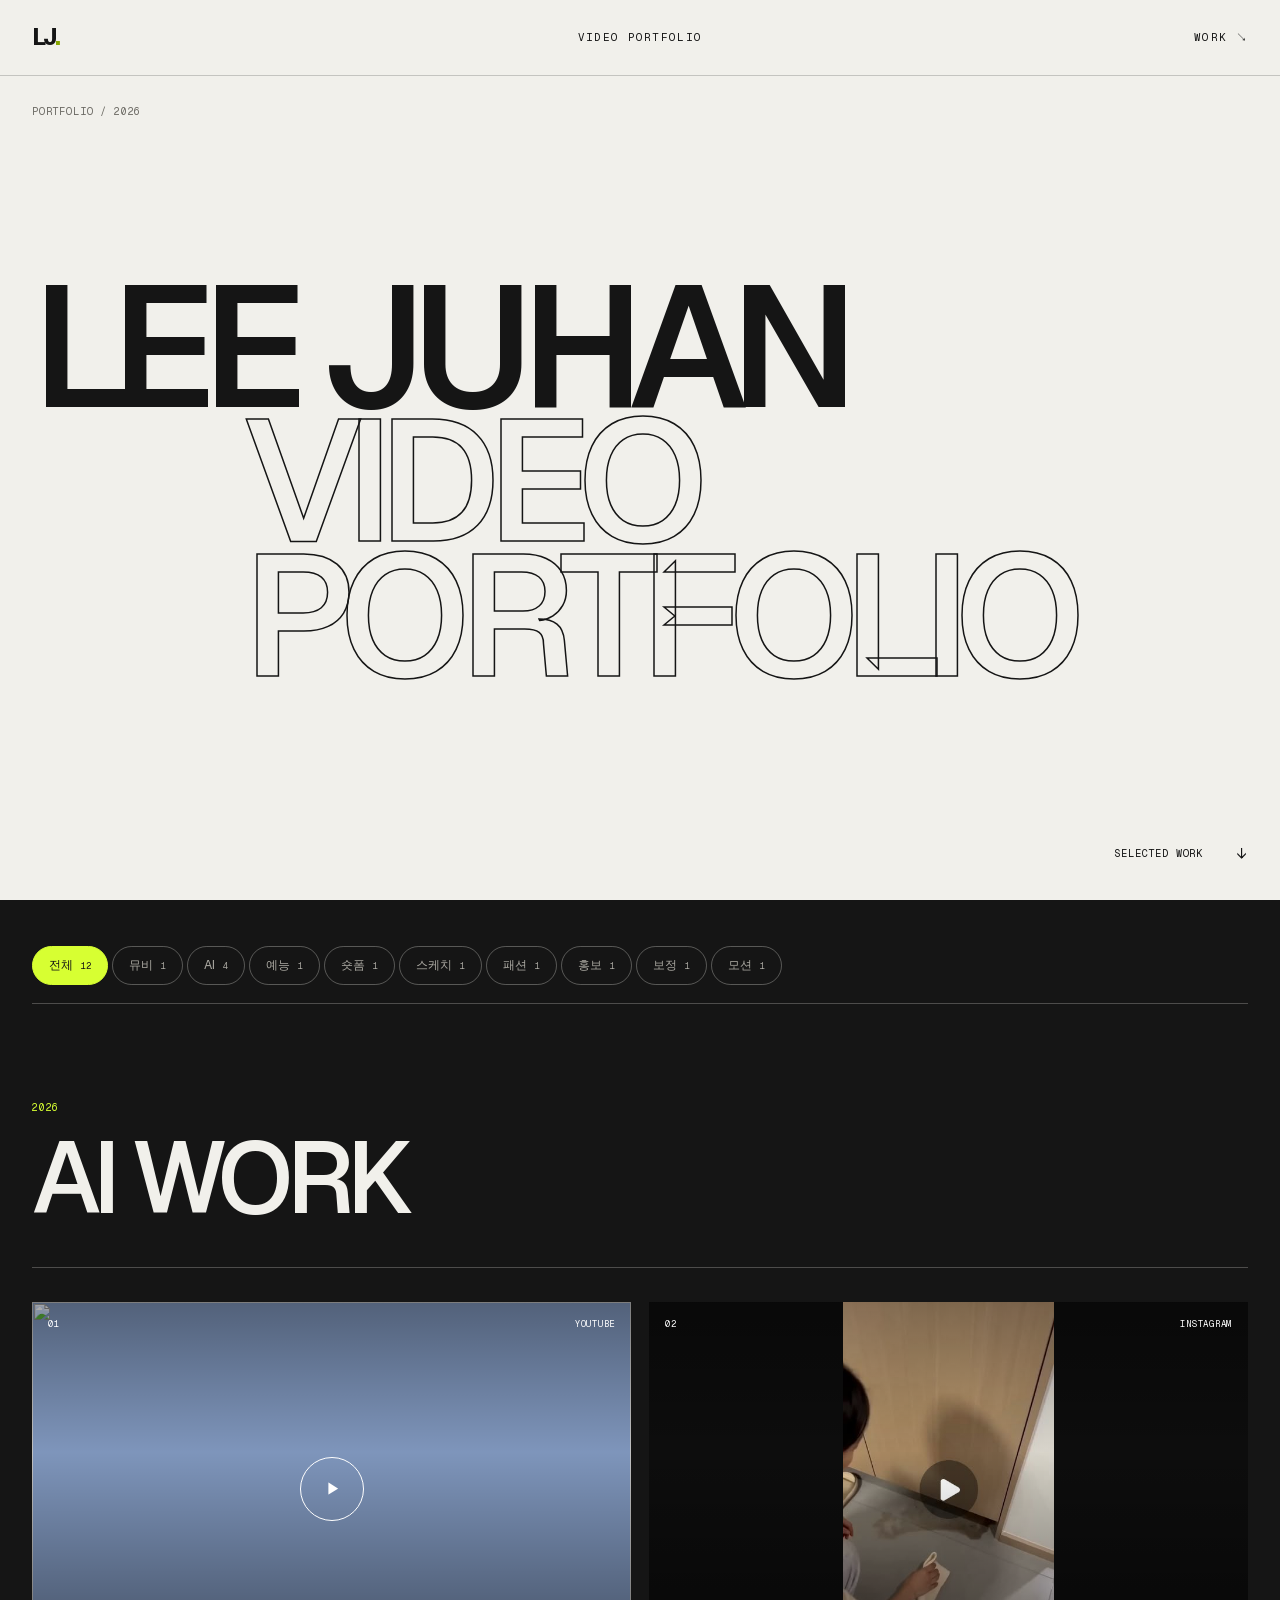
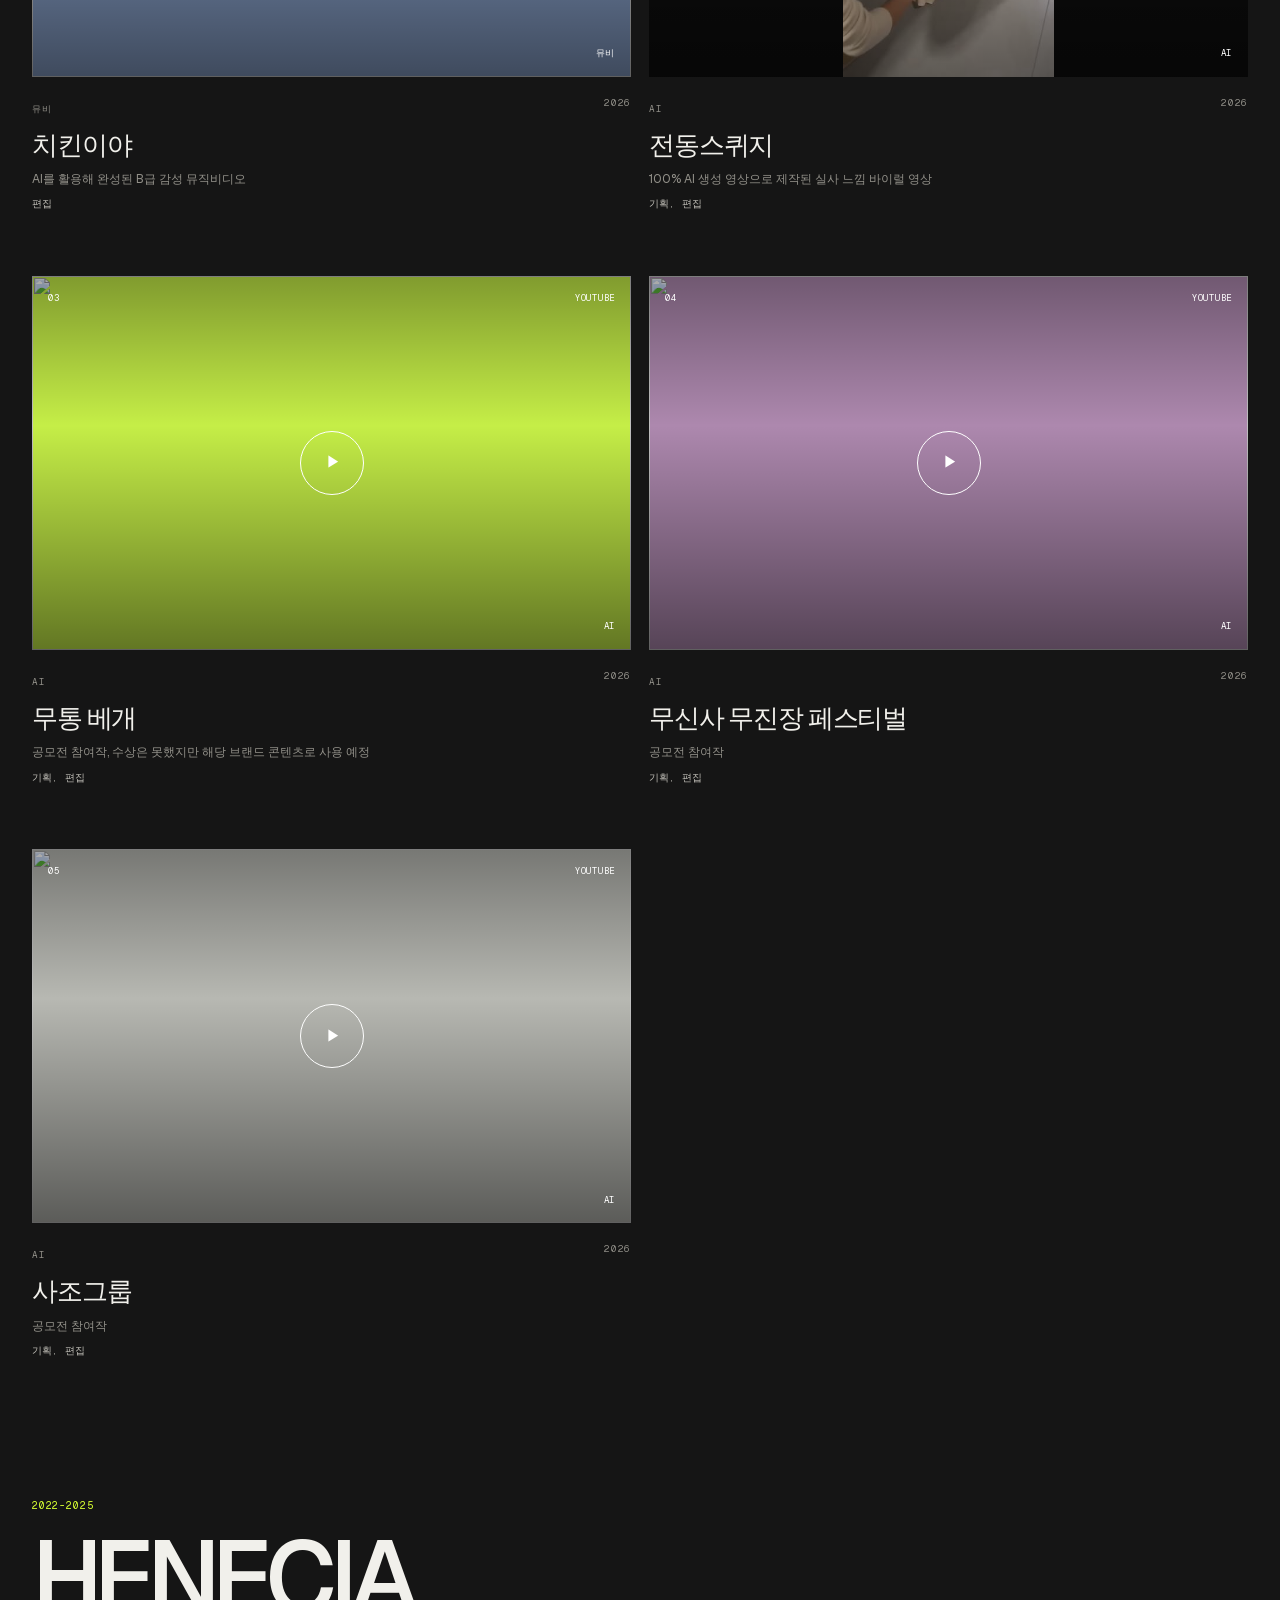
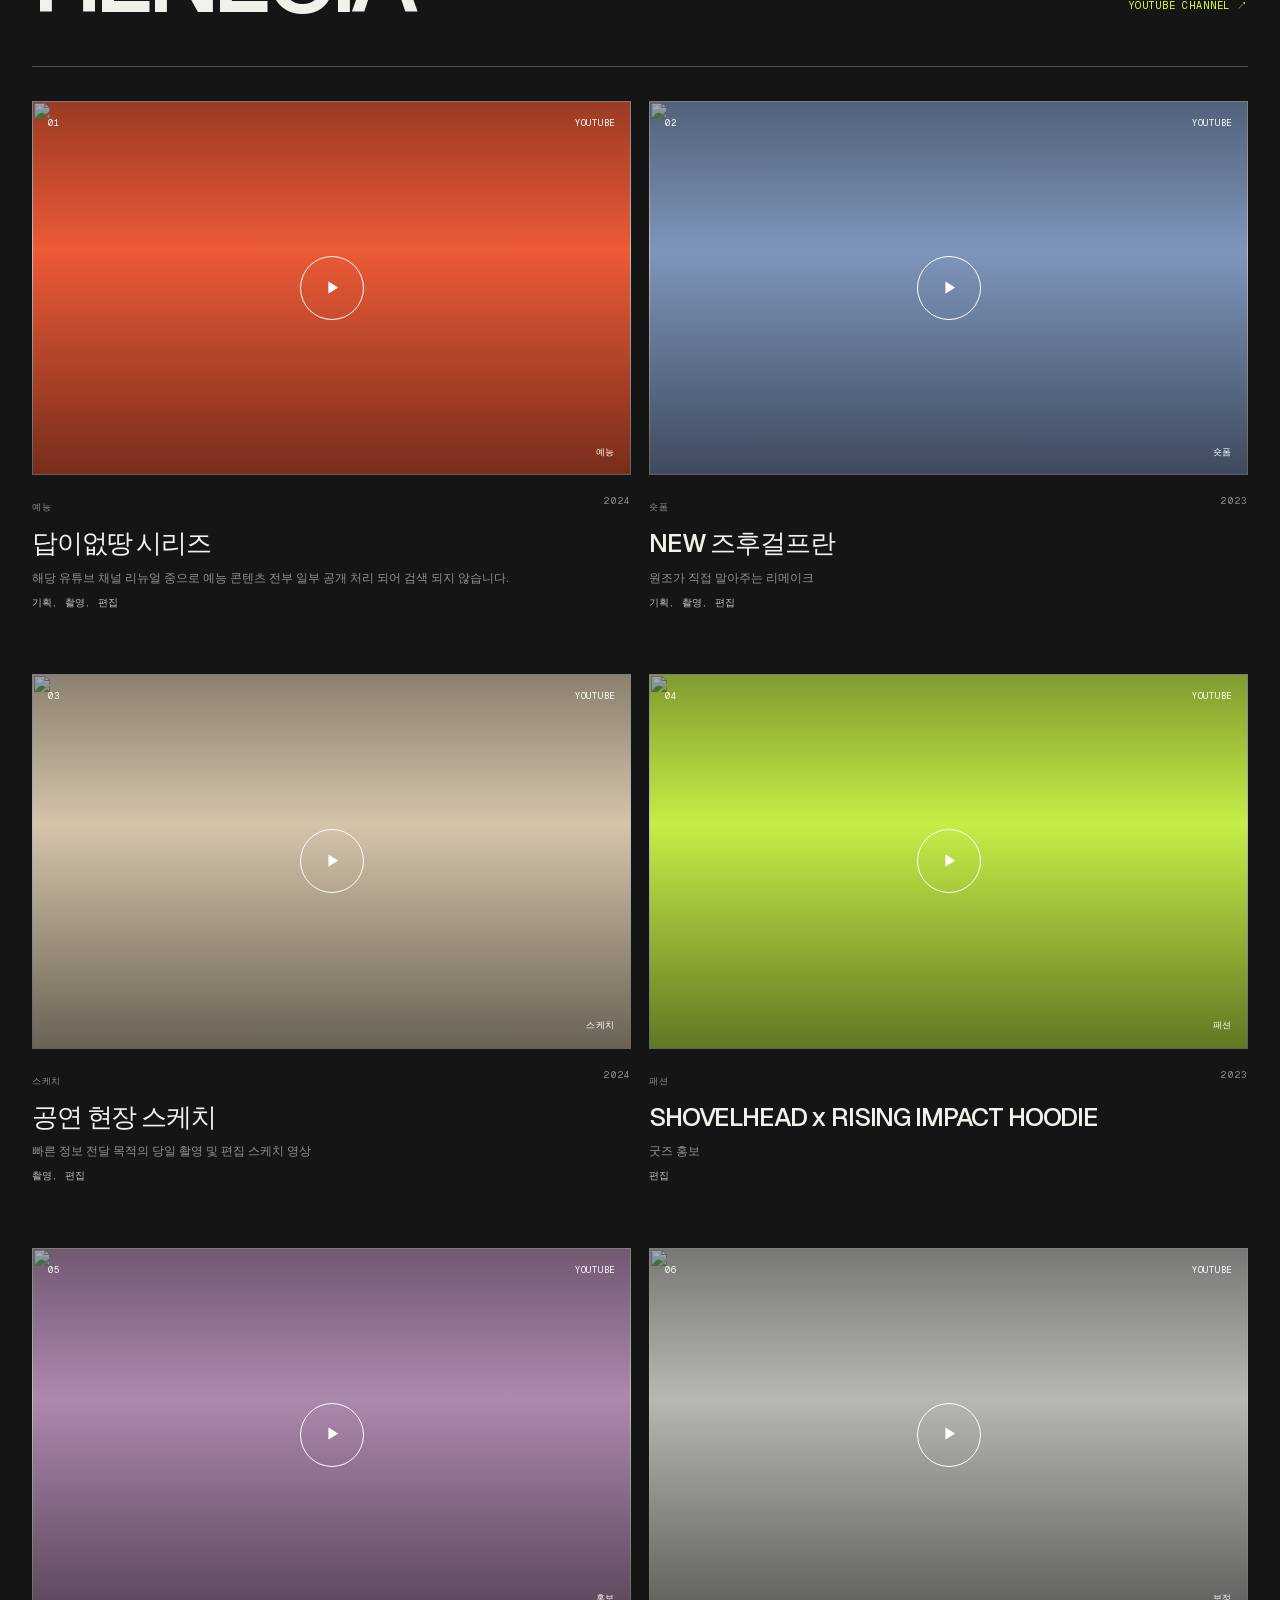
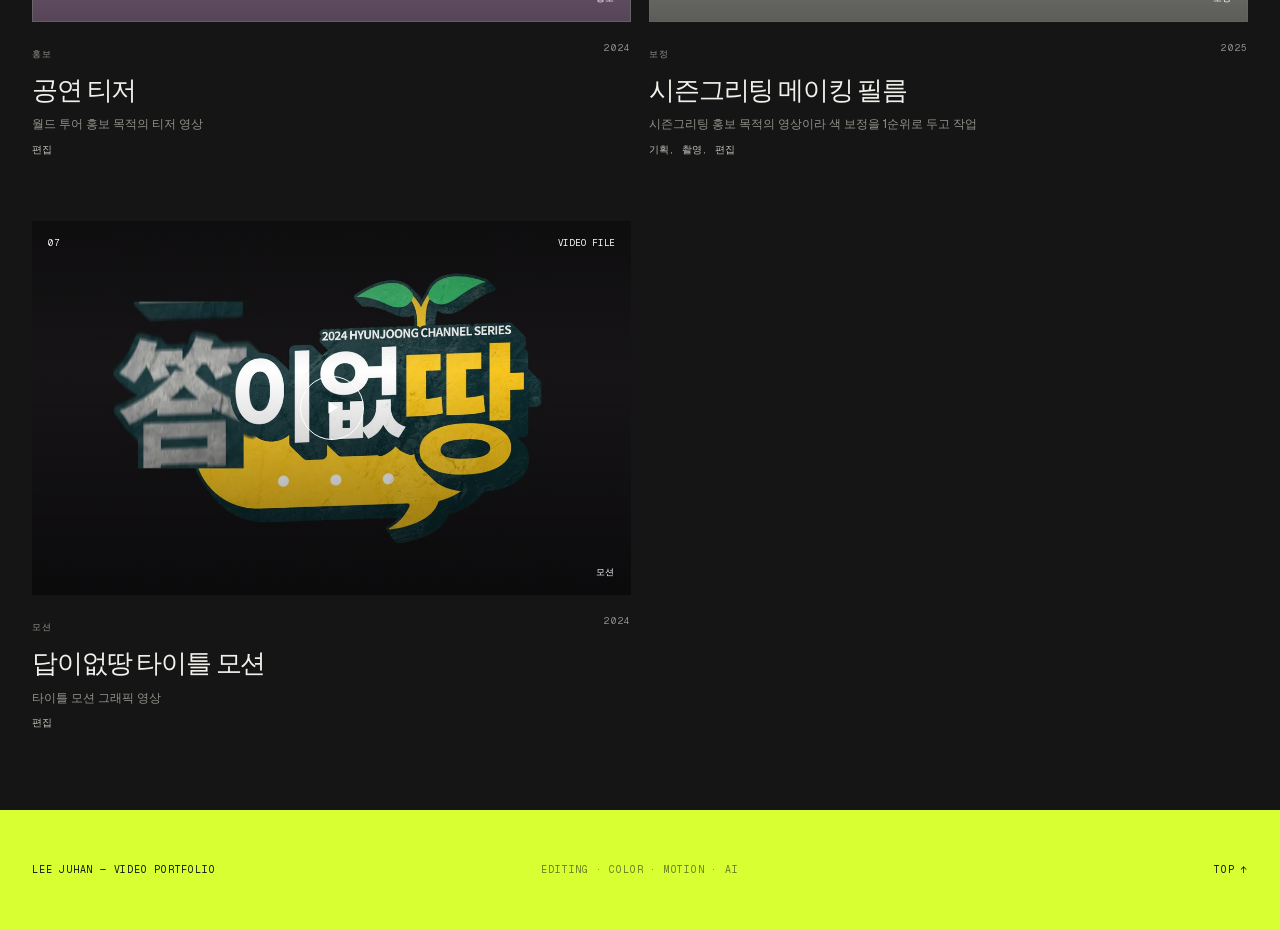
==== index.html @ 3285fd0c "Publish LEE JUHAN video portfolio" ====
<!DOCTYPE html><html lang="ko"><head><meta charSet="utf-8"/><meta name="viewport" content="width=device-width, initial-scale=1"/><link rel="stylesheet" href="/assets/index-ECqGwoH0.css" data-rsc-css-href="/assets/index-ECqGwoH0.css" data-precedence="vite-rsc/importer-resources"/><link rel="modulepreload" href="/assets/layout-segment-context-ffZK2g6Q.js" crossorigin=""/><link rel="modulepreload" href="/assets/rolldown-runtime-S-ySWqyJ.js" crossorigin=""/><link rel="modulepreload" href="/assets/index-DFQpprdC.js" crossorigin=""/><link rel="modulepreload" href="/assets/framework-DjPHiq1u.js" crossorigin=""/><link rel="modulepreload" href="/assets/page-C4dM4kIC.js" crossorigin=""/><title>LEE JUHAN — Video Portfolio</title><meta name="description" content="영상 편집, 후보정, 모션, AI 작업을 소개하는 지원용 포트폴리오"/><script>self.__VINEXT_RSC_PARAMS__={}</script><script>self.__VINEXT_RSC_NAV__={"pathname":"/","searchParams":[]}</script><link rel="modulepreload" href="/assets/index-DFQpprdC.js" />
<link rel="preload" href="/assets/_vinext_fonts/geist-8ac0455e797f/geist-ff2310f5.woff2" as="font" type="font/woff2" crossorigin />
<link rel="preload" href="/assets/_vinext_fonts/geist-8ac0455e797f/geist-875ccdd4.woff2" as="font" type="font/woff2" crossorigin />
<link rel="preload" href="/assets/_vinext_fonts/geist-8ac0455e797f/geist-52306abf.woff2" as="font" type="font/woff2" crossorigin />
<link rel="preload" href="/assets/_vinext_fonts/geist-8ac0455e797f/geist-001175b1.woff2" as="font" type="font/woff2" crossorigin />
<link rel="preload" href="/assets/_vinext_fonts/geist-8ac0455e797f/geist-98bbbccb.woff2" as="font" type="font/woff2" crossorigin />
<link rel="preload" href="/assets/_vinext_fonts/geist-mono-00e989178794/geist-mono-f6b33328.woff2" as="font" type="font/woff2" crossorigin />
<link rel="preload" href="/assets/_vinext_fonts/geist-mono-00e989178794/geist-mono-44e03052.woff2" as="font" type="font/woff2" crossorigin />
<link rel="preload" href="/assets/_vinext_fonts/geist-mono-00e989178794/geist-mono-0638449e.woff2" as="font" type="font/woff2" crossorigin />
<link rel="preload" href="/assets/_vinext_fonts/geist-mono-00e989178794/geist-mono-971fb274.woff2" as="font" type="font/woff2" crossorigin />
<link rel="preload" href="/assets/_vinext_fonts/geist-mono-00e989178794/geist-mono-44745446.woff2" as="font" type="font/woff2" crossorigin />
<link rel="preload" href="/assets/_vinext_fonts/geist-mono-00e989178794/geist-mono-013b2f2f.woff2" as="font" type="font/woff2" crossorigin />
<style data-vinext-fonts>/* cyrillic-ext */
@font-face {
  font-family: 'Geist';
  font-style: normal;
  font-weight: 100 900;
  font-display: swap;
  src: url(/assets/_vinext_fonts/geist-8ac0455e797f/geist-ff2310f5.woff2) format('woff2');
  unicode-range: U+0460-052F, U+1C80-1C8A, U+20B4, U+2DE0-2DFF, U+A640-A69F, U+FE2E-FE2F;
}
/* cyrillic */
@font-face {
  font-family: 'Geist';
  font-style: normal;
  font-weight: 100 900;
  font-display: swap;
  src: url(/assets/_vinext_fonts/geist-8ac0455e797f/geist-875ccdd4.woff2) format('woff2');
  unicode-range: U+0301, U+0400-045F, U+0490-0491, U+04B0-04B1, U+2116;
}
/* vietnamese */
@font-face {
  font-family: 'Geist';
  font-style: normal;
  font-weight: 100 900;
  font-display: swap;
  src: url(/assets/_vinext_fonts/geist-8ac0455e797f/geist-52306abf.woff2) format('woff2');
  unicode-range: U+0102-0103, U+0110-0111, U+0128-0129, U+0168-0169, U+01A0-01A1, U+01AF-01B0, U+0300-0301, U+0303-0304, U+0308-0309, U+0323, U+0329, U+1EA0-1EF9, U+20AB;
}
/* latin-ext */
@font-face {
  font-family: 'Geist';
  font-style: normal;
  font-weight: 100 900;
  font-display: swap;
  src: url(/assets/_vinext_fonts/geist-8ac0455e797f/geist-001175b1.woff2) format('woff2');
  unicode-range: U+0100-02BA, U+02BD-02C5, U+02C7-02CC, U+02CE-02D7, U+02DD-02FF, U+0304, U+0308, U+0329, U+1D00-1DBF, U+1E00-1E9F, U+1EF2-1EFF, U+2020, U+20A0-20AB, U+20AD-20C0, U+2113, U+2C60-2C7F, U+A720-A7FF;
}
/* latin */
@font-face {
  font-family: 'Geist';
  font-style: normal;
  font-weight: 100 900;
  font-display: swap;
  src: url(/assets/_vinext_fonts/geist-8ac0455e797f/geist-98bbbccb.woff2) format('woff2');
  unicode-range: U+0000-00FF, U+0131, U+0152-0153, U+02BB-02BC, U+02C6, U+02DA, U+02DC, U+0304, U+0308, U+0329, U+2000-206F, U+20AC, U+2122, U+2191, U+2193, U+2212, U+2215, U+FEFF, U+FFFD;
}

.__font_geist_0tvmz3h { font-family: 'Geist', sans-serif; }

.__variable_geist_0tvmz3h { --font-geist-sans: 'Geist', sans-serif; }

/* cyrillic-ext */
@font-face {
  font-family: 'Geist Mono';
  font-style: normal;
  font-weight: 100 900;
  font-display: swap;
  src: url(/assets/_vinext_fonts/geist-mono-00e989178794/geist-mono-f6b33328.woff2) format('woff2');
  unicode-range: U+0460-052F, U+1C80-1C8A, U+20B4, U+2DE0-2DFF, U+A640-A69F, U+FE2E-FE2F;
}
/* cyrillic */
@font-face {
  font-family: 'Geist Mono';
  font-style: normal;
  font-weight: 100 900;
  font-display: swap;
  src: url(/assets/_vinext_fonts/geist-mono-00e989178794/geist-mono-44e03052.woff2) format('woff2');
  unicode-range: U+0301, U+0400-045F, U+0490-0491, U+04B0-04B1, U+2116;
}
/* symbols2 */
@font-face {
  font-family: 'Geist Mono';
  font-style: normal;
  font-weight: 100 900;
  font-display: swap;
  src: url(/assets/_vinext_fonts/geist-mono-00e989178794/geist-mono-0638449e.woff2) format('woff2');
  unicode-range: U+2000-2001, U+2004-2008, U+200A, U+23B8-23BD, U+2500-259F;
}
/* vietnamese */
@font-face {
  font-family: 'Geist Mono';
  font-style: normal;
  font-weight: 100 900;
  font-display: swap;
  src: url(/assets/_vinext_fonts/geist-mono-00e989178794/geist-mono-971fb274.woff2) format('woff2');
  unicode-range: U+0102-0103, U+0110-0111, U+0128-0129, U+0168-0169, U+01A0-01A1, U+01AF-01B0, U+0300-0301, U+0303-0304, U+0308-0309, U+0323, U+0329, U+1EA0-1EF9, U+20AB;
}
/* latin-ext */
@font-face {
  font-family: 'Geist Mono';
  font-style: normal;
  font-weight: 100 900;
  font-display: swap;
  src: url(/assets/_vinext_fonts/geist-mono-00e989178794/geist-mono-44745446.woff2) format('woff2');
  unicode-range: U+0100-02BA, U+02BD-02C5, U+02C7-02CC, U+02CE-02D7, U+02DD-02FF, U+0304, U+0308, U+0329, U+1D00-1DBF, U+1E00-1E9F, U+1EF2-1EFF, U+2020, U+20A0-20AB, U+20AD-20C0, U+2113, U+2C60-2C7F, U+A720-A7FF;
}
/* latin */
@font-face {
  font-family: 'Geist Mono';
  font-style: normal;
  font-weight: 100 900;
  font-display: swap;
  src: url(/assets/_vinext_fonts/geist-mono-00e989178794/geist-mono-013b2f2f.woff2) format('woff2');
  unicode-range: U+0000-00FF, U+0131, U+0152-0153, U+02BB-02BC, U+02C6, U+02DA, U+02DC, U+0304, U+0308, U+0329, U+2000-206F, U+20AC, U+2122, U+2191, U+2193, U+2212, U+2215, U+FEFF, U+FFFD;
}

.__font_geist_mono_1diim1n { font-family: 'Geist Mono', sans-serif; }

.__variable_geist_mono_1diim1n { --font-geist-mono: 'Geist Mono', sans-serif; }
</style>
</head><body class="__variable_geist_0tvmz3h __variable_geist_mono_1diim1n"><main><header class="site-header"><a class="wordmark" href="#top" aria-label="페이지 처음으로">LJ<span class="wordmark-dot">.</span></a><p class="header-role">VIDEO PORTFOLIO</p><a class="header-link" href="#work">WORK <span aria-hidden="true">↘</span></a></header><section class="intro" id="top"><div class="intro-index" aria-hidden="true">PORTFOLIO / 2026</div><h1>LEE JUHAN<span>VIDEO PORTFOLIO</span></h1><div class="intro-bottom"><span class="scroll-note">SELECTED WORK<span aria-hidden="true">↓</span></span></div></section><section class="work-section" id="work"><div class="filters" role="tablist" aria-label="작업 카테고리"><button class="active" role="tab" aria-selected="true" type="button">전체<span>12</span></button><button class="" role="tab" aria-selected="false" type="button">뮤비<span>1</span></button><button class="" role="tab" aria-selected="false" type="button">AI<span>4</span></button><button class="" role="tab" aria-selected="false" type="button">예능<span>1</span></button><button class="" role="tab" aria-selected="false" type="button">숏폼<span>1</span></button><button class="" role="tab" aria-selected="false" type="button">스케치<span>1</span></button><button class="" role="tab" aria-selected="false" type="button">패션<span>1</span></button><button class="" role="tab" aria-selected="false" type="button">홍보<span>1</span></button><button class="" role="tab" aria-selected="false" type="button">보정<span>1</span></button><button class="" role="tab" aria-selected="false" type="button">모션<span>1</span></button></div><div class="portfolio-group"><div class="section-heading"><div><span class="section-period">2026</span><h2>AI WORK</h2></div></div><div class="work-grid"><button class="work-card" type="button" aria-label="치킨이야 열기"><div class="work-visual tone-3 has-poster "><img class="work-poster" src="https://i.ytimg.com/vi/WnYyIAlWsx8/hqdefault.jpg" alt="" loading="lazy"/><span class="card-number">01</span><span class="media-state">YOUTUBE</span><span class="play-mark" aria-hidden="true">▶</span><span class="visual-category">뮤비</span></div><div class="work-info"><div><span class="work-category">뮤비</span><h3>치킨이야</h3><p>AI를 활용해 완성된 B급 감성 뮤직비디오</p><p class="work-role">편집</p></div><span class="work-year">2026</span></div></button><button class="work-card" type="button" aria-label="전동스퀴지 열기"><div class="work-visual tone-4 has-poster is-portrait"><img class="work-poster" src="/posters/electric-squeegee-instagram.jpg" alt="" loading="lazy"/><span class="card-number">02</span><span class="media-state">INSTAGRAM</span><span class="visual-category">AI</span></div><div class="work-info"><div><span class="work-category">AI</span><h3>전동스퀴지</h3><p>100% AI 생성 영상으로 제작된 실사 느낌 바이럴 영상</p><p class="work-role">기획, 편집</p></div><span class="work-year">2026</span></div></button><button class="work-card" type="button" aria-label="무통 베개 열기"><div class="work-visual tone-5 has-poster "><img class="work-poster" src="https://i.ytimg.com/vi/DSclfStclpg/hqdefault.jpg" alt="" loading="lazy"/><span class="card-number">03</span><span class="media-state">YOUTUBE</span><span class="play-mark" aria-hidden="true">▶</span><span class="visual-category">AI</span></div><div class="work-info"><div><span class="work-category">AI</span><h3>무통 베개</h3><p>공모전 참여작, 수상은 못했지만 해당 브랜드 콘텐츠로 사용 예정</p><p class="work-role">기획, 편집</p></div><span class="work-year">2026</span></div></button><button class="work-card" type="button" aria-label="무신사 무진장 페스티벌 열기"><div class="work-visual tone-6 has-poster "><img class="work-poster" src="https://i.ytimg.com/vi/oFIGl5di0-w/hqdefault.jpg" alt="" loading="lazy"/><span class="card-number">04</span><span class="media-state">YOUTUBE</span><span class="play-mark" aria-hidden="true">▶</span><span class="visual-category">AI</span></div><div class="work-info"><div><span class="work-category">AI</span><h3>무신사 무진장 페스티벌</h3><p>공모전 참여작</p><p class="work-role">기획, 편집</p></div><span class="work-year">2026</span></div></button><button class="work-card" type="button" aria-label="사조그룹 열기"><div class="work-visual tone-1 has-poster "><img class="work-poster" src="https://i.ytimg.com/vi/9zDoXNWeYuw/hqdefault.jpg" alt="" loading="lazy"/><span class="card-number">05</span><span class="media-state">YOUTUBE</span><span class="play-mark" aria-hidden="true">▶</span><span class="visual-category">AI</span></div><div class="work-info"><div><span class="work-category">AI</span><h3>사조그룹</h3><p>공모전 참여작</p><p class="work-role">기획, 편집</p></div><span class="work-year">2026</span></div></button></div></div><div class="portfolio-group"><div class="section-heading"><div><span class="section-period">2022-2025</span><h2>HENECIA</h2></div><a href="https://www.youtube.com/@KIMHYUNJOONGofficial" target="_blank" rel="noreferrer">YOUTUBE CHANNEL <span aria-hidden="true">↗</span></a></div><div class="work-grid"><button class="work-card" type="button" aria-label="답이없땅 시리즈 열기"><div class="work-visual tone-2 has-poster "><img class="work-poster" src="https://i.ytimg.com/vi/z292dUTZmbI/hqdefault.jpg" alt="" loading="lazy"/><span class="card-number">01</span><span class="media-state">YOUTUBE</span><span class="play-mark" aria-hidden="true">▶</span><span class="visual-category">예능</span></div><div class="work-info"><div><span class="work-category">예능</span><h3>답이없땅 시리즈</h3><p>해당 유튜브 채널 리뉴얼 중으로 예능 콘텐츠 전부 일부 공개 처리 되어 검색 되지 않습니다.</p><p class="work-role">기획, 촬영, 편집</p></div><span class="work-year">2024</span></div></button><button class="work-card" type="button" aria-label="NEW 즈후걸프란 열기"><div class="work-visual tone-3 has-poster "><img class="work-poster" src="https://i.ytimg.com/vi/WoShC6JfA8E/hqdefault.jpg" alt="" loading="lazy"/><span class="card-number">02</span><span class="media-state">YOUTUBE</span><span class="play-mark" aria-hidden="true">▶</span><span class="visual-category">숏폼</span></div><div class="work-info"><div><span class="work-category">숏폼</span><h3>NEW 즈후걸프란</h3><p>원조가 직접 말아주는 리메이크</p><p class="work-role">기획, 촬영, 편집</p></div><span class="work-year">2023</span></div></button><button class="work-card" type="button" aria-label="공연 현장 스케치 열기"><div class="work-visual tone-4 has-poster "><img class="work-poster" src="https://i.ytimg.com/vi/j2US0K9sDYA/hqdefault.jpg" alt="" loading="lazy"/><span class="card-number">03</span><span class="media-state">YOUTUBE</span><span class="play-mark" aria-hidden="true">▶</span><span class="visual-category">스케치</span></div><div class="work-info"><div><span class="work-category">스케치</span><h3>공연 현장 스케치</h3><p>빠른 정보 전달 목적의 당일 촬영 및 편집 스케치 영상</p><p class="work-role">촬영, 편집</p></div><span class="work-year">2024</span></div></button><button class="work-card" type="button" aria-label="SHOVELHEAD x RISING IMPACT HOODIE 열기"><div class="work-visual tone-5 has-poster "><img class="work-poster" src="https://i.ytimg.com/vi/xsw1r_765KA/hqdefault.jpg" alt="" loading="lazy"/><span class="card-number">04</span><span class="media-state">YOUTUBE</span><span class="play-mark" aria-hidden="true">▶</span><span class="visual-category">패션</span></div><div class="work-info"><div><span class="work-category">패션</span><h3>SHOVELHEAD x RISING IMPACT HOODIE</h3><p>굿즈 홍보</p><p class="work-role">편집</p></div><span class="work-year">2023</span></div></button><button class="work-card" type="button" aria-label="공연 티저 열기"><div class="work-visual tone-6 has-poster "><img class="work-poster" src="https://i.ytimg.com/vi/_sD-W5gu32E/hqdefault.jpg" alt="" loading="lazy"/><span class="card-number">05</span><span class="media-state">YOUTUBE</span><span class="play-mark" aria-hidden="true">▶</span><span class="visual-category">홍보</span></div><div class="work-info"><div><span class="work-category">홍보</span><h3>공연 티저</h3><p>월드 투어 홍보 목적의 티저 영상</p><p class="work-role">편집</p></div><span class="work-year">2024</span></div></button><button class="work-card" type="button" aria-label="시즌그리팅 메이킹 필름 열기"><div class="work-visual tone-1 has-poster "><img class="work-poster" src="https://i.ytimg.com/vi/4o14_cJEJeI/hqdefault.jpg" alt="" loading="lazy"/><span class="card-number">06</span><span class="media-state">YOUTUBE</span><span class="play-mark" aria-hidden="true">▶</span><span class="visual-category">보정</span></div><div class="work-info"><div><span class="work-category">보정</span><h3>시즌그리팅 메이킹 필름</h3><p>시즌그리팅 홍보 목적의 영상이라 색 보정을 1순위로 두고 작업</p><p class="work-role">기획, 촬영, 편집</p></div><span class="work-year">2025</span></div></button><button class="work-card" type="button" aria-label="답이없땅 타이틀 모션 열기"><div class="work-visual tone-2 has-poster "><img class="work-poster" src="/posters/no-solid-answers-title-motion.jpg" alt="" loading="lazy"/><span class="card-number">07</span><span class="media-state">VIDEO FILE</span><span class="play-mark" aria-hidden="true">▶</span><span class="visual-category">모션</span></div><div class="work-info"><div><span class="work-category">모션</span><h3>답이없땅 타이틀 모션</h3><p>타이틀 모션 그래픽 영상</p><p class="work-role">편집</p></div><span class="work-year">2024</span></div></button></div></div></section><footer><p>LEE JUHAN — VIDEO PORTFOLIO</p><p>EDITING · COLOR · MOTION · AI</p><a href="#top">TOP <span aria-hidden="true">↑</span></a></footer></main><script id="_R_">import("/assets/index-DFQpprdC.js")</script></body></html><script>self.__VINEXT_RSC_CHUNKS__=self.__VINEXT_RSC_CHUNKS__||[];self.__VINEXT_RSC_CHUNKS__.push("2:I[\"8c0f216c4604\",[],\"Children\",1]\n3:I[\"15c18cfaeeff\",[],\"LayoutSegmentProvider\",1]\n4:I[\"8c0f216c4604\",[],\"Slot\",1]\n5:I[\"593f344dc510\",[],\"RedirectBoundary\",1]\n:HL[\"/assets/index-ECqGwoH0.css\",\"style\"]\n0:{\"__route\":\"route:/\",\"__interceptionContext\":null,\"__layoutIds\":[\"layout:/\"],\"__rootLayout\":\"/\",\"page:/\":\"$L1\",\"layout:/\":[[[[\"$\",\"link\",\"css:/assets/index-ECqGwoH0.css\",{\"rel\":\"stylesheet\",\"precedence\":\"vite-rsc/importer-resources\",\"href\":\"/assets/index-ECqGwoH0.css\",\"data-rsc-css-href\":\"/assets/index-ECqGwoH0.css\"}],\"$undefined\"],[\"$\",\"html\",null,{\"lang\":\"ko\",\"children\":[\"$\",\"body\",null,{\"className\":\"__variable_geist_0tvmz3h __variable_geist_mono_1diim1n\",\"children\":[\"$\",\"$L2\",null,{}]}]}]],null],\"route:/\":[[[\"$\",\"meta\",null,{\"charSet\":\"utf-8\"}],[[\"$\",\"title\",\"0\",{\"children\":\"LEE JUHAN — Video Portfolio\"}],[\"$\",\"meta\",\"1\",{\"name\":\"description\",\"content\":\"영상 편집, 후보정, 모션, AI 작업을 소개하는 지원용 포트폴리오\"}]],[[\"$\",\"meta\",\"0\",{\"name\":\"viewport\",\"content\":\"width=device-width, initial-scale=1\"}]]],[\"$\",\"$L3\",null,{\"segmentMap\":{\"children\":[]},\"children\":[\"$\",\"$L4\",null,{\"id\":\"layout:/\",\"parallelSlots\":\"$undefined\",\"children\":[\"$\",\"$L5\",null,{\"children\":[\"$\",\"$L3\",null,{\"segmentMap\":{\"children\":[]},\"children\":[\"$\",\"$L4\",null,{\"id\":\"page:/\"}]}]}]}]}]],\"__layoutFlags\":{\"layout:/\":\"s\"},\"__artifactCompatibility\":{\"schemaVersion\":1,\"graphVersion\":\"app-route-graph:4uhn5s1wvoptc\",\"deploymentVersion\":\"0c4f9c79-942a-4cee-b0bd-57a01ab1718a\",\"appElementsSchemaVersion\":1,\"rscPayloadSchemaVersion\":1,\"rootBoundaryId\":\"/\",\"renderEpoch\":null}}\n")</script><script>self.__VINEXT_RSC_CHUNKS__=self.__VINEXT_RSC_CHUNKS__||[];self.__VINEXT_RSC_CHUNKS__.push("6:I[\"6efdf509a785\",[],\"default\",1]\n1:[\"$\",\"$L6\",null,{\"params\":\"$@7\",\"searchParams\":\"$@8\"}]\n")</script><script>self.__VINEXT_RSC_CHUNKS__=self.__VINEXT_RSC_CHUNKS__||[];self.__VINEXT_RSC_CHUNKS__.push("7:{}\n8:{}\n")</script><script>self.__VINEXT_RSC_DONE__=true</script>
---- assets/index-ECqGwoH0.css ----
/*! tailwindcss v4.2.1 | MIT License | https://tailwindcss.com */
@layer theme{:root,:host{--font-sans:ui-sans-serif, system-ui, sans-serif, "Apple Color Emoji", "Segoe UI Emoji", "Segoe UI Symbol", "Noto Color Emoji";--font-mono:ui-monospace, SFMono-Regular, Menlo, Monaco, Consolas, "Liberation Mono", "Courier New", monospace;--spacing:.25rem;--default-font-family:var(--font-sans);--default-mono-font-family:var(--font-mono)}}@layer base{*,:after,:before,::backdrop{box-sizing:border-box;border:0 solid;margin:0;padding:0}::file-selector-button{box-sizing:border-box;border:0 solid;margin:0;padding:0}html,:host{-webkit-text-size-adjust:100%;tab-size:4;line-height:1.5;font-family:var(--default-font-family,ui-sans-serif, system-ui, sans-serif, "Apple Color Emoji", "Segoe UI Emoji", "Segoe UI Symbol", "Noto Color Emoji");font-feature-settings:var(--default-font-feature-settings,normal);font-variation-settings:var(--default-font-variation-settings,normal);-webkit-tap-highlight-color:transparent}hr{height:0;color:inherit;border-top-width:1px}abbr:where([title]){-webkit-text-decoration:underline dotted;text-decoration:underline dotted}h1,h2,h3,h4,h5,h6{font-size:inherit;font-weight:inherit}a{color:inherit;-webkit-text-decoration:inherit;-webkit-text-decoration:inherit;-webkit-text-decoration:inherit;-webkit-text-decoration:inherit;text-decoration:inherit}b,strong{font-weight:bolder}code,kbd,samp,pre{font-family:var(--default-mono-font-family,ui-monospace, SFMono-Regular, Menlo, Monaco, Consolas, "Liberation Mono", "Courier New", monospace);font-feature-settings:var(--default-mono-font-feature-settings,normal);font-variation-settings:var(--default-mono-font-variation-settings,normal);font-size:1em}small{font-size:80%}sub,sup{vertical-align:baseline;font-size:75%;line-height:0;position:relative}sub{bottom:-.25em}sup{top:-.5em}table{text-indent:0;border-color:inherit;border-collapse:collapse}:-moz-focusring{outline:auto}progress{vertical-align:baseline}summary{display:list-item}ol,ul,menu{list-style:none}img,svg,video,canvas,audio,iframe,embed,object{vertical-align:middle;display:block}img,video{max-width:100%;height:auto}button,input,select,optgroup,textarea{font:inherit;font-feature-settings:inherit;font-variation-settings:inherit;letter-spacing:inherit;color:inherit;opacity:1;background-color:#0000;border-radius:0}::file-selector-button{font:inherit;font-feature-settings:inherit;font-variation-settings:inherit;letter-spacing:inherit;color:inherit;opacity:1;background-color:#0000;border-radius:0}:where(select:is([multiple],[size])) optgroup{font-weight:bolder}:where(select:is([multiple],[size])) optgroup option{padding-inline-start:20px}::file-selector-button{margin-inline-end:4px}::placeholder{opacity:1}@supports (not ((-webkit-appearance:-apple-pay-button))) or (contain-intrinsic-size:1px){::placeholder{color:currentColor}@supports (color:color-mix(in lab, red, red)){::placeholder{color:color-mix(in oklab, currentcolor 50%, transparent)}}}textarea{resize:vertical}::-webkit-search-decoration{-webkit-appearance:none}::-webkit-date-and-time-value{min-height:1lh;text-align:inherit}::-webkit-datetime-edit{display:inline-flex}::-webkit-datetime-edit-fields-wrapper{padding:0}::-webkit-datetime-edit{padding-block:0}::-webkit-datetime-edit-year-field{padding-block:0}::-webkit-datetime-edit-month-field{padding-block:0}::-webkit-datetime-edit-day-field{padding-block:0}::-webkit-datetime-edit-hour-field{padding-block:0}::-webkit-datetime-edit-minute-field{padding-block:0}::-webkit-datetime-edit-second-field{padding-block:0}::-webkit-datetime-edit-millisecond-field{padding-block:0}::-webkit-datetime-edit-meridiem-field{padding-block:0}::-webkit-calendar-picker-indicator{line-height:1}:-moz-ui-invalid{box-shadow:none}button,input:where([type=button],[type=reset],[type=submit]){appearance:button}::file-selector-button{appearance:button}::-webkit-inner-spin-button{height:auto}::-webkit-outer-spin-button{height:auto}[hidden]:where(:not([hidden=until-found])){display:none!important}}@layer components;@layer utilities{.start{inset-inline-start:var(--spacing)}.table{display:table}}:root{--paper:#f1f0eb;--ink:#151515;--muted:#6d6b65;--line:#15151533;--acid:#d7ff32}*{box-sizing:border-box}html{scroll-behavior:smooth}body{background:var(--paper);color:var(--ink);font-family:var(--font-geist-sans), "Apple SD Gothic Neo", sans-serif;margin:0}body.modal-open{overflow:hidden}button,a{color:inherit}button{font:inherit}::selection{background:var(--acid);color:var(--ink)}.site-header{z-index:10;border-bottom:1px solid var(--line);grid-template-columns:1fr auto 1fr;align-items:center;min-height:76px;padding:0 32px;display:grid;position:relative}.wordmark,.header-link{text-decoration:none}.wordmark{letter-spacing:-.08em;justify-self:start;font-size:1.45rem;font-weight:760}.wordmark-dot{color:#87a600}.header-role,.header-link{font-family:var(--font-geist-mono), monospace;letter-spacing:.12em;margin:0;font-size:.68rem}.header-link{justify-self:end}.intro{flex-direction:column;justify-content:space-between;min-height:calc(100svh - 76px);padding:28px 32px 34px;display:flex}.intro-index,.scroll-note,.card-number,.media-state,.visual-category,.work-category,.work-year{font-family:var(--font-geist-mono), monospace;letter-spacing:.08em;text-transform:uppercase}.intro-index{color:var(--muted);font-size:.65rem}.intro h1{letter-spacing:-.085em;margin:auto 0;font-size:clamp(4.7rem,13.5vw,13.5rem);font-weight:560;line-height:.78}.intro h1 span{color:#0000;-webkit-text-stroke:1.5px var(--ink);padding-left:16.5vw;display:block}.intro-bottom{justify-content:flex-end;align-items:flex-end;display:flex}.scroll-note{align-items:center;gap:34px;font-size:.65rem;display:flex}.scroll-note span{font-size:1rem}.work-section{background:var(--ink);color:var(--paper);padding:28px 32px 80px}.portfolio-group+.portfolio-group{margin-top:140px}.section-heading{border-bottom:1px solid #f1f0eb40;justify-content:space-between;align-items:flex-end;gap:32px;padding-bottom:44px;display:flex}.section-heading h2{letter-spacing:-.07em;max-width:1040px;margin:18px 0 0;font-size:clamp(3.2rem,7.8vw,8rem);font-weight:540;line-height:.9}.section-period,.section-heading a{color:var(--acid);font-family:var(--font-geist-mono), monospace;letter-spacing:.08em;flex:none;font-size:.65rem}.section-period{display:block}.section-heading a{padding-bottom:8px;text-decoration:none}.section-heading a:hover{text-underline-offset:5px;text-decoration:underline}.filters{z-index:5;background:var(--ink);scrollbar-width:none;border-bottom:1px solid #f1f0eb40;gap:4px;margin-bottom:96px;padding:18px 0;display:flex;position:sticky;top:0;overflow-x:auto}.filters::-webkit-scrollbar{display:none}.filters button{color:#aaa8a1;cursor:pointer;background:0 0;border:1px solid #f1f0eb4d;border-radius:999px;flex:none;align-items:baseline;gap:8px;padding:9px 16px;font-size:.78rem;transition:background .18s,border-color .18s,color .18s;display:flex}.filters button span{font-family:var(--font-geist-mono), monospace;font-size:.56rem}.filters button:hover,.filters button.active{border-color:var(--acid);background:var(--acid);color:var(--ink)}.work-grid{grid-template-columns:repeat(2,minmax(0,1fr));gap:64px 18px;padding-top:34px;display:grid}.work-card{min-width:0;color:inherit;text-align:left;cursor:pointer;background:0 0;border:0;padding:0}.work-visual{aspect-ratio:16/10;color:#101010;isolation:isolate;place-items:center;display:grid;position:relative;overflow:hidden}.work-visual:not(.has-poster):before,.work-visual:not(.has-poster):after{content:"";z-index:0;transition:transform .45s cubic-bezier(.2,.8,.2,1);position:absolute}.work-visual:not(.has-poster):before{border:1px solid;border-radius:50%;inset:17%}.work-visual:not(.has-poster):after{aspect-ratio:1;opacity:.15;background:currentColor;width:38%;transform:rotate(16deg)}.work-visual.has-poster:after{z-index:1;content:"";background:linear-gradient(#00000059 0%,#0000 40%,#00000080 100%);position:absolute;inset:0}.work-poster{z-index:0;object-fit:cover;width:100%;height:100%;transition:transform .5s cubic-bezier(.2,.8,.2,1);position:absolute;inset:0}.work-visual.is-portrait .work-poster{object-fit:contain;background:#0d0d0d}.work-visual.has-poster{color:#fff}.tone-1{background:#b7b8b2}.tone-2{background:#ed5a36}.tone-3{background:#7e95bb}.tone-4{background:#d4c4aa}.tone-5{background:#c5ee47}.tone-6{background:#ad88ae}.work-card:hover .work-visual:not(.has-poster):before{transform:scale(1.25)}.work-card:hover .work-visual:not(.has-poster):after{transform:rotate(48deg)scale(1.4)}.work-card:hover .work-poster{transform:scale(1.035)}.card-number,.media-state,.visual-category{z-index:2;font-size:.57rem;position:absolute}.card-number{top:16px;left:16px}.media-state{top:16px;right:16px}.visual-category{bottom:16px;right:16px}.play-mark{z-index:2;border:1px solid;border-radius:50%;place-items:center;width:64px;height:64px;padding-left:4px;font-size:.95rem;transition:background .18s,color .18s,transform .18s;display:grid;position:relative}.work-card:hover .play-mark{background:var(--ink);color:var(--paper);transform:scale(1.08)}.work-info{justify-content:space-between;gap:16px;padding-top:18px;display:flex}.work-category,.work-year{color:#929089;font-size:.58rem}.work-info h3{letter-spacing:-.045em;margin:7px 0 6px;font-size:clamp(1.25rem,2vw,1.75rem);font-weight:520}.work-info p{color:#929089;margin:0;font-size:.76rem;line-height:1.5}.work-info .work-role{color:#c2c0b9;font-family:var(--font-geist-mono), monospace;letter-spacing:.02em;margin-top:9px;font-size:.6rem}.work-year{flex:none;padding-top:2px}footer{background:var(--acid);min-height:120px;color:var(--ink);font-family:var(--font-geist-mono), monospace;letter-spacing:.08em;grid-template-columns:1fr auto 1fr;align-items:center;padding:0 32px;font-size:.62rem;display:grid}footer p{margin:0}footer p:nth-child(2){color:#1515158c}footer a{justify-self:end;text-decoration:none}.modal-backdrop{z-index:50;-webkit-backdrop-filter:blur(14px);backdrop-filter:blur(14px);background:#090909db;place-items:center;padding:24px;animation:.18s both fade-in;display:grid;position:fixed;inset:0}.player-modal{background:var(--paper);width:min(1120px,100%);max-height:calc(100svh - 48px);color:var(--ink);padding:22px;animation:.24s cubic-bezier(.2,.8,.2,1) both rise-in;overflow-y:auto}.player-top,.player-meta{justify-content:space-between;gap:20px;display:flex}.player-top{align-items:flex-start;padding-bottom:20px}.player-top span,.close-button,.player-meta{font-family:var(--font-geist-mono), monospace}.player-top>div>span{letter-spacing:.1em;font-size:.6rem}.player-top h2{letter-spacing:-.05em;margin:7px 0 0;font-size:clamp(1.5rem,3vw,2.5rem);font-weight:540}.close-button{cursor:pointer;background:0 0;border:0;align-items:center;gap:12px;padding:8px 0 8px 12px;font-size:.62rem;display:flex}.close-button span{font-family:var(--font-geist-sans), sans-serif;font-size:1.5rem;line-height:.6}.player-frame{aspect-ratio:16/9;width:100%;color:var(--paper);background:#111;place-items:center;display:grid}.player-frame.is-portrait{aspect-ratio:9/16;width:min(430px,100%);margin:0 auto}.player-frame video,.player-frame iframe{border:0;width:100%;height:100%}.player-frame video{object-fit:contain}.empty-player{text-align:center;place-items:center;display:grid}.empty-player>span{color:#696969;border:1px solid #4c4c4c;border-radius:50%;place-items:center;width:72px;height:72px;margin-bottom:26px;padding-left:5px;display:grid}.empty-player p{color:#a7a7a7;margin:0 0 8px;font-size:.9rem}.empty-player small{color:#565656;font-family:var(--font-geist-mono), monospace;letter-spacing:.1em;font-size:.55rem}.player-meta{color:var(--muted);grid-template-columns:minmax(0,1fr) auto auto;gap:48px;padding-top:16px;font-size:.62rem;display:grid}.player-meta p{margin:0}.player-meta span{color:#9e9c95;letter-spacing:.08em;margin-bottom:5px;font-size:.52rem;display:block}.player-description{max-width:580px;line-height:1.55}@keyframes fade-in{0%{opacity:0}}@keyframes rise-in{0%{opacity:0;transform:translateY(18px)}}@media (width<=760px){.site-header{min-height:64px;padding:0 18px}.header-role{display:none}.site-header{grid-template-columns:1fr 1fr}.intro{min-height:calc(100svh - 64px);padding:20px 18px 24px}.intro h1{font-size:clamp(4rem,22vw,7rem);line-height:.84}.intro h1 span{padding-left:0}.intro-bottom{display:block}.scroll-note{border-top:1px solid var(--line);justify-content:space-between;margin-top:28px;padding-top:16px}.work-section{padding:18px 18px 54px}.portfolio-group+.portfolio-group{margin-top:96px}.section-heading{padding-bottom:30px;display:block}.section-heading h2{font-size:clamp(3rem,15vw,5rem)}.section-heading a{margin-top:26px;padding-bottom:0;display:inline-block}.filters{margin-bottom:70px;margin-right:-18px}.work-grid{grid-template-columns:1fr;row-gap:42px}.media-state{display:none}footer{grid-template-columns:1fr auto;min-height:104px;padding:0 18px}footer p:nth-child(2){display:none}.modal-backdrop{padding:0}.player-modal{width:100%;max-height:100svh;padding:18px}.player-meta{grid-template-columns:1fr 1fr;gap:18px}.player-description{grid-column:1/-1}}@media (prefers-reduced-motion:reduce){*,:before,:after{scroll-behavior:auto!important;transition-duration:.01ms!important;animation-duration:.01ms!important}}
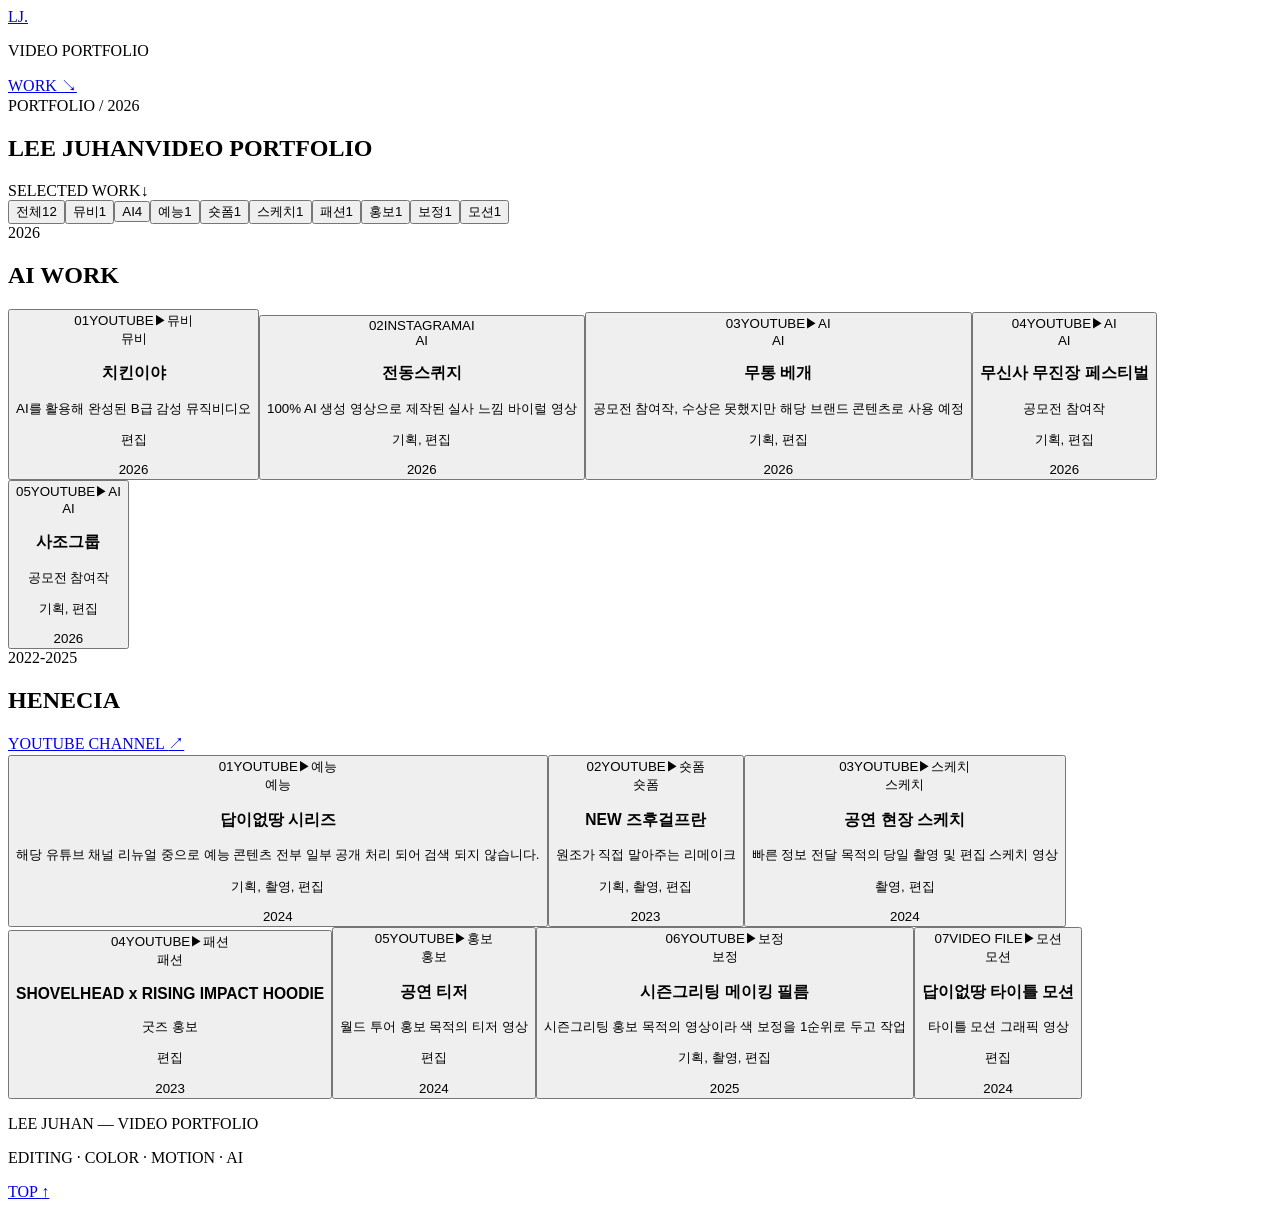
==== commit 96354aaa: "Publish portfolio at ljhportfolio path" ====
--- a/index.html
+++ b/index.html
@@ -1,22 +1,22 @@
-<!DOCTYPE html><html lang="ko"><head><meta charSet="utf-8"/><meta name="viewport" content="width=device-width, initial-scale=1"/><link rel="stylesheet" href="/assets/index-ECqGwoH0.css" data-rsc-css-href="/assets/index-ECqGwoH0.css" data-precedence="vite-rsc/importer-resources"/><link rel="modulepreload" href="/assets/layout-segment-context-ffZK2g6Q.js" crossorigin=""/><link rel="modulepreload" href="/assets/rolldown-runtime-S-ySWqyJ.js" crossorigin=""/><link rel="modulepreload" href="/assets/index-DFQpprdC.js" crossorigin=""/><link rel="modulepreload" href="/assets/framework-DjPHiq1u.js" crossorigin=""/><link rel="modulepreload" href="/assets/page-C4dM4kIC.js" crossorigin=""/><title>LEE JUHAN — Video Portfolio</title><meta name="description" content="영상 편집, 후보정, 모션, AI 작업을 소개하는 지원용 포트폴리오"/><script>self.__VINEXT_RSC_PARAMS__={}</script><script>self.__VINEXT_RSC_NAV__={"pathname":"/","searchParams":[]}</script><link rel="modulepreload" href="/assets/index-DFQpprdC.js" />
-<link rel="preload" href="/assets/_vinext_fonts/geist-8ac0455e797f/geist-ff2310f5.woff2" as="font" type="font/woff2" crossorigin />
-<link rel="preload" href="/assets/_vinext_fonts/geist-8ac0455e797f/geist-875ccdd4.woff2" as="font" type="font/woff2" crossorigin />
-<link rel="preload" href="/assets/_vinext_fonts/geist-8ac0455e797f/geist-52306abf.woff2" as="font" type="font/woff2" crossorigin />
-<link rel="preload" href="/assets/_vinext_fonts/geist-8ac0455e797f/geist-001175b1.woff2" as="font" type="font/woff2" crossorigin />
-<link rel="preload" href="/assets/_vinext_fonts/geist-8ac0455e797f/geist-98bbbccb.woff2" as="font" type="font/woff2" crossorigin />
-<link rel="preload" href="/assets/_vinext_fonts/geist-mono-00e989178794/geist-mono-f6b33328.woff2" as="font" type="font/woff2" crossorigin />
-<link rel="preload" href="/assets/_vinext_fonts/geist-mono-00e989178794/geist-mono-44e03052.woff2" as="font" type="font/woff2" crossorigin />
-<link rel="preload" href="/assets/_vinext_fonts/geist-mono-00e989178794/geist-mono-0638449e.woff2" as="font" type="font/woff2" crossorigin />
-<link rel="preload" href="/assets/_vinext_fonts/geist-mono-00e989178794/geist-mono-971fb274.woff2" as="font" type="font/woff2" crossorigin />
-<link rel="preload" href="/assets/_vinext_fonts/geist-mono-00e989178794/geist-mono-44745446.woff2" as="font" type="font/woff2" crossorigin />
-<link rel="preload" href="/assets/_vinext_fonts/geist-mono-00e989178794/geist-mono-013b2f2f.woff2" as="font" type="font/woff2" crossorigin />
+<!DOCTYPE html><html lang="ko"><head><meta charSet="utf-8"/><meta name="viewport" content="width=device-width, initial-scale=1"/><link rel="stylesheet" href="/ljhportfolio/assets/index-ECqGwoH0.css" data-rsc-css-href="/ljhportfolio/assets/index-ECqGwoH0.css" data-precedence="vite-rsc/importer-resources"/><link rel="modulepreload" href="/ljhportfolio/assets/layout-segment-context-ffZK2g6Q.js" crossorigin=""/><link rel="modulepreload" href="/ljhportfolio/assets/rolldown-runtime-S-ySWqyJ.js" crossorigin=""/><link rel="modulepreload" href="/ljhportfolio/assets/index-DFQpprdC.js" crossorigin=""/><link rel="modulepreload" href="/ljhportfolio/assets/framework-DjPHiq1u.js" crossorigin=""/><link rel="modulepreload" href="/ljhportfolio/assets/page-C4dM4kIC.js" crossorigin=""/><title>LEE JUHAN — Video Portfolio</title><meta name="description" content="영상 편집, 후보정, 모션, AI 작업을 소개하는 지원용 포트폴리오"/><script>self.__VINEXT_RSC_PARAMS__={}</script><script>self.__VINEXT_RSC_NAV__={"pathname":"/","searchParams":[]}</script><link rel="modulepreload" href="/ljhportfolio/assets/index-DFQpprdC.js" />
+<link rel="preload" href="/ljhportfolio/assets/_vinext_fonts/geist-8ac0455e797f/geist-ff2310f5.woff2" as="font" type="font/woff2" crossorigin />
+<link rel="preload" href="/ljhportfolio/assets/_vinext_fonts/geist-8ac0455e797f/geist-875ccdd4.woff2" as="font" type="font/woff2" crossorigin />
+<link rel="preload" href="/ljhportfolio/assets/_vinext_fonts/geist-8ac0455e797f/geist-52306abf.woff2" as="font" type="font/woff2" crossorigin />
+<link rel="preload" href="/ljhportfolio/assets/_vinext_fonts/geist-8ac0455e797f/geist-001175b1.woff2" as="font" type="font/woff2" crossorigin />
+<link rel="preload" href="/ljhportfolio/assets/_vinext_fonts/geist-8ac0455e797f/geist-98bbbccb.woff2" as="font" type="font/woff2" crossorigin />
+<link rel="preload" href="/ljhportfolio/assets/_vinext_fonts/geist-mono-00e989178794/geist-mono-f6b33328.woff2" as="font" type="font/woff2" crossorigin />
+<link rel="preload" href="/ljhportfolio/assets/_vinext_fonts/geist-mono-00e989178794/geist-mono-44e03052.woff2" as="font" type="font/woff2" crossorigin />
+<link rel="preload" href="/ljhportfolio/assets/_vinext_fonts/geist-mono-00e989178794/geist-mono-0638449e.woff2" as="font" type="font/woff2" crossorigin />
+<link rel="preload" href="/ljhportfolio/assets/_vinext_fonts/geist-mono-00e989178794/geist-mono-971fb274.woff2" as="font" type="font/woff2" crossorigin />
+<link rel="preload" href="/ljhportfolio/assets/_vinext_fonts/geist-mono-00e989178794/geist-mono-44745446.woff2" as="font" type="font/woff2" crossorigin />
+<link rel="preload" href="/ljhportfolio/assets/_vinext_fonts/geist-mono-00e989178794/geist-mono-013b2f2f.woff2" as="font" type="font/woff2" crossorigin />
 <style data-vinext-fonts>/* cyrillic-ext */
 @font-face {
   font-family: 'Geist';
   font-style: normal;
   font-weight: 100 900;
   font-display: swap;
-  src: url(/assets/_vinext_fonts/geist-8ac0455e797f/geist-ff2310f5.woff2) format('woff2');
+  src: url(/ljhportfolio/assets/_vinext_fonts/geist-8ac0455e797f/geist-ff2310f5.woff2) format('woff2');
   unicode-range: U+0460-052F, U+1C80-1C8A, U+20B4, U+2DE0-2DFF, U+A640-A69F, U+FE2E-FE2F;
 }
 /* cyrillic */
@@ -25,7 +25,7 @@
   font-style: normal;
   font-weight: 100 900;
   font-display: swap;
-  src: url(/assets/_vinext_fonts/geist-8ac0455e797f/geist-875ccdd4.woff2) format('woff2');
+  src: url(/ljhportfolio/assets/_vinext_fonts/geist-8ac0455e797f/geist-875ccdd4.woff2) format('woff2');
   unicode-range: U+0301, U+0400-045F, U+0490-0491, U+04B0-04B1, U+2116;
 }
 /* vietnamese */
@@ -34,7 +34,7 @@
   font-style: normal;
   font-weight: 100 900;
   font-display: swap;
-  src: url(/assets/_vinext_fonts/geist-8ac0455e797f/geist-52306abf.woff2) format('woff2');
+  src: url(/ljhportfolio/assets/_vinext_fonts/geist-8ac0455e797f/geist-52306abf.woff2) format('woff2');
   unicode-range: U+0102-0103, U+0110-0111, U+0128-0129, U+0168-0169, U+01A0-01A1, U+01AF-01B0, U+0300-0301, U+0303-0304, U+0308-0309, U+0323, U+0329, U+1EA0-1EF9, U+20AB;
 }
 /* latin-ext */
@@ -43,7 +43,7 @@
   font-style: normal;
   font-weight: 100 900;
   font-display: swap;
-  src: url(/assets/_vinext_fonts/geist-8ac0455e797f/geist-001175b1.woff2) format('woff2');
+  src: url(/ljhportfolio/assets/_vinext_fonts/geist-8ac0455e797f/geist-001175b1.woff2) format('woff2');
   unicode-range: U+0100-02BA, U+02BD-02C5, U+02C7-02CC, U+02CE-02D7, U+02DD-02FF, U+0304, U+0308, U+0329, U+1D00-1DBF, U+1E00-1E9F, U+1EF2-1EFF, U+2020, U+20A0-20AB, U+20AD-20C0, U+2113, U+2C60-2C7F, U+A720-A7FF;
 }
 /* latin */
@@ -52,7 +52,7 @@
   font-style: normal;
   font-weight: 100 900;
   font-display: swap;
-  src: url(/assets/_vinext_fonts/geist-8ac0455e797f/geist-98bbbccb.woff2) format('woff2');
+  src: url(/ljhportfolio/assets/_vinext_fonts/geist-8ac0455e797f/geist-98bbbccb.woff2) format('woff2');
   unicode-range: U+0000-00FF, U+0131, U+0152-0153, U+02BB-02BC, U+02C6, U+02DA, U+02DC, U+0304, U+0308, U+0329, U+2000-206F, U+20AC, U+2122, U+2191, U+2193, U+2212, U+2215, U+FEFF, U+FFFD;
 }
 
@@ -66,7 +66,7 @@
   font-style: normal;
   font-weight: 100 900;
   font-display: swap;
-  src: url(/assets/_vinext_fonts/geist-mono-00e989178794/geist-mono-f6b33328.woff2) format('woff2');
+  src: url(/ljhportfolio/assets/_vinext_fonts/geist-mono-00e989178794/geist-mono-f6b33328.woff2) format('woff2');
   unicode-range: U+0460-052F, U+1C80-1C8A, U+20B4, U+2DE0-2DFF, U+A640-A69F, U+FE2E-FE2F;
 }
 /* cyrillic */
@@ -75,7 +75,7 @@
   font-style: normal;
   font-weight: 100 900;
   font-display: swap;
-  src: url(/assets/_vinext_fonts/geist-mono-00e989178794/geist-mono-44e03052.woff2) format('woff2');
+  src: url(/ljhportfolio/assets/_vinext_fonts/geist-mono-00e989178794/geist-mono-44e03052.woff2) format('woff2');
   unicode-range: U+0301, U+0400-045F, U+0490-0491, U+04B0-04B1, U+2116;
 }
 /* symbols2 */
@@ -84,7 +84,7 @@
   font-style: normal;
   font-weight: 100 900;
   font-display: swap;
-  src: url(/assets/_vinext_fonts/geist-mono-00e989178794/geist-mono-0638449e.woff2) format('woff2');
+  src: url(/ljhportfolio/assets/_vinext_fonts/geist-mono-00e989178794/geist-mono-0638449e.woff2) format('woff2');
   unicode-range: U+2000-2001, U+2004-2008, U+200A, U+23B8-23BD, U+2500-259F;
 }
 /* vietnamese */
@@ -93,7 +93,7 @@
   font-style: normal;
   font-weight: 100 900;
   font-display: swap;
-  src: url(/assets/_vinext_fonts/geist-mono-00e989178794/geist-mono-971fb274.woff2) format('woff2');
+  src: url(/ljhportfolio/assets/_vinext_fonts/geist-mono-00e989178794/geist-mono-971fb274.woff2) format('woff2');
   unicode-range: U+0102-0103, U+0110-0111, U+0128-0129, U+0168-0169, U+01A0-01A1, U+01AF-01B0, U+0300-0301, U+0303-0304, U+0308-0309, U+0323, U+0329, U+1EA0-1EF9, U+20AB;
 }
 /* latin-ext */
@@ -102,7 +102,7 @@
   font-style: normal;
   font-weight: 100 900;
   font-display: swap;
-  src: url(/assets/_vinext_fonts/geist-mono-00e989178794/geist-mono-44745446.woff2) format('woff2');
+  src: url(/ljhportfolio/assets/_vinext_fonts/geist-mono-00e989178794/geist-mono-44745446.woff2) format('woff2');
   unicode-range: U+0100-02BA, U+02BD-02C5, U+02C7-02CC, U+02CE-02D7, U+02DD-02FF, U+0304, U+0308, U+0329, U+1D00-1DBF, U+1E00-1E9F, U+1EF2-1EFF, U+2020, U+20A0-20AB, U+20AD-20C0, U+2113, U+2C60-2C7F, U+A720-A7FF;
 }
 /* latin */
@@ -111,7 +111,7 @@
   font-style: normal;
   font-weight: 100 900;
   font-display: swap;
-  src: url(/assets/_vinext_fonts/geist-mono-00e989178794/geist-mono-013b2f2f.woff2) format('woff2');
+  src: url(/ljhportfolio/assets/_vinext_fonts/geist-mono-00e989178794/geist-mono-013b2f2f.woff2) format('woff2');
   unicode-range: U+0000-00FF, U+0131, U+0152-0153, U+02BB-02BC, U+02C6, U+02DA, U+02DC, U+0304, U+0308, U+0329, U+2000-206F, U+20AC, U+2122, U+2191, U+2193, U+2212, U+2215, U+FEFF, U+FFFD;
 }
 
@@ -119,4 +119,4 @@
 
 .__variable_geist_mono_1diim1n { --font-geist-mono: 'Geist Mono', sans-serif; }
 </style>
-</head><body class="__variable_geist_0tvmz3h __variable_geist_mono_1diim1n"><main><header class="site-header"><a class="wordmark" href="#top" aria-label="페이지 처음으로">LJ<span class="wordmark-dot">.</span></a><p class="header-role">VIDEO PORTFOLIO</p><a class="header-link" href="#work">WORK <span aria-hidden="true">↘</span></a></header><section class="intro" id="top"><div class="intro-index" aria-hidden="true">PORTFOLIO / 2026</div><h1>LEE JUHAN<span>VIDEO PORTFOLIO</span></h1><div class="intro-bottom"><span class="scroll-note">SELECTED WORK<span aria-hidden="true">↓</span></span></div></section><section class="work-section" id="work"><div class="filters" role="tablist" aria-label="작업 카테고리"><button class="active" role="tab" aria-selected="true" type="button">전체<span>12</span></button><button class="" role="tab" aria-selected="false" type="button">뮤비<span>1</span></button><button class="" role="tab" aria-selected="false" type="button">AI<span>4</span></button><button class="" role="tab" aria-selected="false" type="button">예능<span>1</span></button><button class="" role="tab" aria-selected="false" type="button">숏폼<span>1</span></button><button class="" role="tab" aria-selected="false" type="button">스케치<span>1</span></button><button class="" role="tab" aria-selected="false" type="button">패션<span>1</span></button><button class="" role="tab" aria-selected="false" type="button">홍보<span>1</span></button><button class="" role="tab" aria-selected="false" type="button">보정<span>1</span></button><button class="" role="tab" aria-selected="false" type="button">모션<span>1</span></button></div><div class="portfolio-group"><div class="section-heading"><div><span class="section-period">2026</span><h2>AI WORK</h2></div></div><div class="work-grid"><button class="work-card" type="button" aria-label="치킨이야 열기"><div class="work-visual tone-3 has-poster "><img class="work-poster" src="https://i.ytimg.com/vi/WnYyIAlWsx8/hqdefault.jpg" alt="" loading="lazy"/><span class="card-number">01</span><span class="media-state">YOUTUBE</span><span class="play-mark" aria-hidden="true">▶</span><span class="visual-category">뮤비</span></div><div class="work-info"><div><span class="work-category">뮤비</span><h3>치킨이야</h3><p>AI를 활용해 완성된 B급 감성 뮤직비디오</p><p class="work-role">편집</p></div><span class="work-year">2026</span></div></button><button class="work-card" type="button" aria-label="전동스퀴지 열기"><div class="work-visual tone-4 has-poster is-portrait"><img class="work-poster" src="/posters/electric-squeegee-instagram.jpg" alt="" loading="lazy"/><span class="card-number">02</span><span class="media-state">INSTAGRAM</span><span class="visual-category">AI</span></div><div class="work-info"><div><span class="work-category">AI</span><h3>전동스퀴지</h3><p>100% AI 생성 영상으로 제작된 실사 느낌 바이럴 영상</p><p class="work-role">기획, 편집</p></div><span class="work-year">2026</span></div></button><button class="work-card" type="button" aria-label="무통 베개 열기"><div class="work-visual tone-5 has-poster "><img class="work-poster" src="https://i.ytimg.com/vi/DSclfStclpg/hqdefault.jpg" alt="" loading="lazy"/><span class="card-number">03</span><span class="media-state">YOUTUBE</span><span class="play-mark" aria-hidden="true">▶</span><span class="visual-category">AI</span></div><div class="work-info"><div><span class="work-category">AI</span><h3>무통 베개</h3><p>공모전 참여작, 수상은 못했지만 해당 브랜드 콘텐츠로 사용 예정</p><p class="work-role">기획, 편집</p></div><span class="work-year">2026</span></div></button><button class="work-card" type="button" aria-label="무신사 무진장 페스티벌 열기"><div class="work-visual tone-6 has-poster "><img class="work-poster" src="https://i.ytimg.com/vi/oFIGl5di0-w/hqdefault.jpg" alt="" loading="lazy"/><span class="card-number">04</span><span class="media-state">YOUTUBE</span><span class="play-mark" aria-hidden="true">▶</span><span class="visual-category">AI</span></div><div class="work-info"><div><span class="work-category">AI</span><h3>무신사 무진장 페스티벌</h3><p>공모전 참여작</p><p class="work-role">기획, 편집</p></div><span class="work-year">2026</span></div></button><button class="work-card" type="button" aria-label="사조그룹 열기"><div class="work-visual tone-1 has-poster "><img class="work-poster" src="https://i.ytimg.com/vi/9zDoXNWeYuw/hqdefault.jpg" alt="" loading="lazy"/><span class="card-number">05</span><span class="media-state">YOUTUBE</span><span class="play-mark" aria-hidden="true">▶</span><span class="visual-category">AI</span></div><div class="work-info"><div><span class="work-category">AI</span><h3>사조그룹</h3><p>공모전 참여작</p><p class="work-role">기획, 편집</p></div><span class="work-year">2026</span></div></button></div></div><div class="portfolio-group"><div class="section-heading"><div><span class="section-period">2022-2025</span><h2>HENECIA</h2></div><a href="https://www.youtube.com/@KIMHYUNJOONGofficial" target="_blank" rel="noreferrer">YOUTUBE CHANNEL <span aria-hidden="true">↗</span></a></div><div class="work-grid"><button class="work-card" type="button" aria-label="답이없땅 시리즈 열기"><div class="work-visual tone-2 has-poster "><img class="work-poster" src="https://i.ytimg.com/vi/z292dUTZmbI/hqdefault.jpg" alt="" loading="lazy"/><span class="card-number">01</span><span class="media-state">YOUTUBE</span><span class="play-mark" aria-hidden="true">▶</span><span class="visual-category">예능</span></div><div class="work-info"><div><span class="work-category">예능</span><h3>답이없땅 시리즈</h3><p>해당 유튜브 채널 리뉴얼 중으로 예능 콘텐츠 전부 일부 공개 처리 되어 검색 되지 않습니다.</p><p class="work-role">기획, 촬영, 편집</p></div><span class="work-year">2024</span></div></button><button class="work-card" type="button" aria-label="NEW 즈후걸프란 열기"><div class="work-visual tone-3 has-poster "><img class="work-poster" src="https://i.ytimg.com/vi/WoShC6JfA8E/hqdefault.jpg" alt="" loading="lazy"/><span class="card-number">02</span><span class="media-state">YOUTUBE</span><span class="play-mark" aria-hidden="true">▶</span><span class="visual-category">숏폼</span></div><div class="work-info"><div><span class="work-category">숏폼</span><h3>NEW 즈후걸프란</h3><p>원조가 직접 말아주는 리메이크</p><p class="work-role">기획, 촬영, 편집</p></div><span class="work-year">2023</span></div></button><button class="work-card" type="button" aria-label="공연 현장 스케치 열기"><div class="work-visual tone-4 has-poster "><img class="work-poster" src="https://i.ytimg.com/vi/j2US0K9sDYA/hqdefault.jpg" alt="" loading="lazy"/><span class="card-number">03</span><span class="media-state">YOUTUBE</span><span class="play-mark" aria-hidden="true">▶</span><span class="visual-category">스케치</span></div><div class="work-info"><div><span class="work-category">스케치</span><h3>공연 현장 스케치</h3><p>빠른 정보 전달 목적의 당일 촬영 및 편집 스케치 영상</p><p class="work-role">촬영, 편집</p></div><span class="work-year">2024</span></div></button><button class="work-card" type="button" aria-label="SHOVELHEAD x RISING IMPACT HOODIE 열기"><div class="work-visual tone-5 has-poster "><img class="work-poster" src="https://i.ytimg.com/vi/xsw1r_765KA/hqdefault.jpg" alt="" loading="lazy"/><span class="card-number">04</span><span class="media-state">YOUTUBE</span><span class="play-mark" aria-hidden="true">▶</span><span class="visual-category">패션</span></div><div class="work-info"><div><span class="work-category">패션</span><h3>SHOVELHEAD x RISING IMPACT HOODIE</h3><p>굿즈 홍보</p><p class="work-role">편집</p></div><span class="work-year">2023</span></div></button><button class="work-card" type="button" aria-label="공연 티저 열기"><div class="work-visual tone-6 has-poster "><img class="work-poster" src="https://i.ytimg.com/vi/_sD-W5gu32E/hqdefault.jpg" alt="" loading="lazy"/><span class="card-number">05</span><span class="media-state">YOUTUBE</span><span class="play-mark" aria-hidden="true">▶</span><span class="visual-category">홍보</span></div><div class="work-info"><div><span class="work-category">홍보</span><h3>공연 티저</h3><p>월드 투어 홍보 목적의 티저 영상</p><p class="work-role">편집</p></div><span class="work-year">2024</span></div></button><button class="work-card" type="button" aria-label="시즌그리팅 메이킹 필름 열기"><div class="work-visual tone-1 has-poster "><img class="work-poster" src="https://i.ytimg.com/vi/4o14_cJEJeI/hqdefault.jpg" alt="" loading="lazy"/><span class="card-number">06</span><span class="media-state">YOUTUBE</span><span class="play-mark" aria-hidden="true">▶</span><span class="visual-category">보정</span></div><div class="work-info"><div><span class="work-category">보정</span><h3>시즌그리팅 메이킹 필름</h3><p>시즌그리팅 홍보 목적의 영상이라 색 보정을 1순위로 두고 작업</p><p class="work-role">기획, 촬영, 편집</p></div><span class="work-year">2025</span></div></button><button class="work-card" type="button" aria-label="답이없땅 타이틀 모션 열기"><div class="work-visual tone-2 has-poster "><img class="work-poster" src="/posters/no-solid-answers-title-motion.jpg" alt="" loading="lazy"/><span class="card-number">07</span><span class="media-state">VIDEO FILE</span><span class="play-mark" aria-hidden="true">▶</span><span class="visual-category">모션</span></div><div class="work-info"><div><span class="work-category">모션</span><h3>답이없땅 타이틀 모션</h3><p>타이틀 모션 그래픽 영상</p><p class="work-role">편집</p></div><span class="work-year">2024</span></div></button></div></div></section><footer><p>LEE JUHAN — VIDEO PORTFOLIO</p><p>EDITING · COLOR · MOTION · AI</p><a href="#top">TOP <span aria-hidden="true">↑</span></a></footer></main><script id="_R_">import("/assets/index-DFQpprdC.js")</script></body></html><script>self.__VINEXT_RSC_CHUNKS__=self.__VINEXT_RSC_CHUNKS__||[];self.__VINEXT_RSC_CHUNKS__.push("2:I[\"8c0f216c4604\",[],\"Children\",1]\n3:I[\"15c18cfaeeff\",[],\"LayoutSegmentProvider\",1]\n4:I[\"8c0f216c4604\",[],\"Slot\",1]\n5:I[\"593f344dc510\",[],\"RedirectBoundary\",1]\n:HL[\"/assets/index-ECqGwoH0.css\",\"style\"]\n0:{\"__route\":\"route:/\",\"__interceptionContext\":null,\"__layoutIds\":[\"layout:/\"],\"__rootLayout\":\"/\",\"page:/\":\"$L1\",\"layout:/\":[[[[\"$\",\"link\",\"css:/assets/index-ECqGwoH0.css\",{\"rel\":\"stylesheet\",\"precedence\":\"vite-rsc/importer-resources\",\"href\":\"/assets/index-ECqGwoH0.css\",\"data-rsc-css-href\":\"/assets/index-ECqGwoH0.css\"}],\"$undefined\"],[\"$\",\"html\",null,{\"lang\":\"ko\",\"children\":[\"$\",\"body\",null,{\"className\":\"__variable_geist_0tvmz3h __variable_geist_mono_1diim1n\",\"children\":[\"$\",\"$L2\",null,{}]}]}]],null],\"route:/\":[[[\"$\",\"meta\",null,{\"charSet\":\"utf-8\"}],[[\"$\",\"title\",\"0\",{\"children\":\"LEE JUHAN — Video Portfolio\"}],[\"$\",\"meta\",\"1\",{\"name\":\"description\",\"content\":\"영상 편집, 후보정, 모션, AI 작업을 소개하는 지원용 포트폴리오\"}]],[[\"$\",\"meta\",\"0\",{\"name\":\"viewport\",\"content\":\"width=device-width, initial-scale=1\"}]]],[\"$\",\"$L3\",null,{\"segmentMap\":{\"children\":[]},\"children\":[\"$\",\"$L4\",null,{\"id\":\"layout:/\",\"parallelSlots\":\"$undefined\",\"children\":[\"$\",\"$L5\",null,{\"children\":[\"$\",\"$L3\",null,{\"segmentMap\":{\"children\":[]},\"children\":[\"$\",\"$L4\",null,{\"id\":\"page:/\"}]}]}]}]}]],\"__layoutFlags\":{\"layout:/\":\"s\"},\"__artifactCompatibility\":{\"schemaVersion\":1,\"graphVersion\":\"app-route-graph:4uhn5s1wvoptc\",\"deploymentVersion\":\"0c4f9c79-942a-4cee-b0bd-57a01ab1718a\",\"appElementsSchemaVersion\":1,\"rscPayloadSchemaVersion\":1,\"rootBoundaryId\":\"/\",\"renderEpoch\":null}}\n")</script><script>self.__VINEXT_RSC_CHUNKS__=self.__VINEXT_RSC_CHUNKS__||[];self.__VINEXT_RSC_CHUNKS__.push("6:I[\"6efdf509a785\",[],\"default\",1]\n1:[\"$\",\"$L6\",null,{\"params\":\"$@7\",\"searchParams\":\"$@8\"}]\n")</script><script>self.__VINEXT_RSC_CHUNKS__=self.__VINEXT_RSC_CHUNKS__||[];self.__VINEXT_RSC_CHUNKS__.push("7:{}\n8:{}\n")</script><script>self.__VINEXT_RSC_DONE__=true</script>+</head><body class="__variable_geist_0tvmz3h __variable_geist_mono_1diim1n"><main><header class="site-header"><a class="wordmark" href="#top" aria-label="페이지 처음으로">LJ<span class="wordmark-dot">.</span></a><p class="header-role">VIDEO PORTFOLIO</p><a class="header-link" href="#work">WORK <span aria-hidden="true">↘</span></a></header><section class="intro" id="top"><div class="intro-index" aria-hidden="true">PORTFOLIO / 2026</div><h1>LEE JUHAN<span>VIDEO PORTFOLIO</span></h1><div class="intro-bottom"><span class="scroll-note">SELECTED WORK<span aria-hidden="true">↓</span></span></div></section><section class="work-section" id="work"><div class="filters" role="tablist" aria-label="작업 카테고리"><button class="active" role="tab" aria-selected="true" type="button">전체<span>12</span></button><button class="" role="tab" aria-selected="false" type="button">뮤비<span>1</span></button><button class="" role="tab" aria-selected="false" type="button">AI<span>4</span></button><button class="" role="tab" aria-selected="false" type="button">예능<span>1</span></button><button class="" role="tab" aria-selected="false" type="button">숏폼<span>1</span></button><button class="" role="tab" aria-selected="false" type="button">스케치<span>1</span></button><button class="" role="tab" aria-selected="false" type="button">패션<span>1</span></button><button class="" role="tab" aria-selected="false" type="button">홍보<span>1</span></button><button class="" role="tab" aria-selected="false" type="button">보정<span>1</span></button><button class="" role="tab" aria-selected="false" type="button">모션<span>1</span></button></div><div class="portfolio-group"><div class="section-heading"><div><span class="section-period">2026</span><h2>AI WORK</h2></div></div><div class="work-grid"><button class="work-card" type="button" aria-label="치킨이야 열기"><div class="work-visual tone-3 has-poster "><img class="work-poster" src="https://i.ytimg.com/vi/WnYyIAlWsx8/hqdefault.jpg" alt="" loading="lazy"/><span class="card-number">01</span><span class="media-state">YOUTUBE</span><span class="play-mark" aria-hidden="true">▶</span><span class="visual-category">뮤비</span></div><div class="work-info"><div><span class="work-category">뮤비</span><h3>치킨이야</h3><p>AI를 활용해 완성된 B급 감성 뮤직비디오</p><p class="work-role">편집</p></div><span class="work-year">2026</span></div></button><button class="work-card" type="button" aria-label="전동스퀴지 열기"><div class="work-visual tone-4 has-poster is-portrait"><img class="work-poster" src="/ljhportfolio/posters/electric-squeegee-instagram.jpg" alt="" loading="lazy"/><span class="card-number">02</span><span class="media-state">INSTAGRAM</span><span class="visual-category">AI</span></div><div class="work-info"><div><span class="work-category">AI</span><h3>전동스퀴지</h3><p>100% AI 생성 영상으로 제작된 실사 느낌 바이럴 영상</p><p class="work-role">기획, 편집</p></div><span class="work-year">2026</span></div></button><button class="work-card" type="button" aria-label="무통 베개 열기"><div class="work-visual tone-5 has-poster "><img class="work-poster" src="https://i.ytimg.com/vi/DSclfStclpg/hqdefault.jpg" alt="" loading="lazy"/><span class="card-number">03</span><span class="media-state">YOUTUBE</span><span class="play-mark" aria-hidden="true">▶</span><span class="visual-category">AI</span></div><div class="work-info"><div><span class="work-category">AI</span><h3>무통 베개</h3><p>공모전 참여작, 수상은 못했지만 해당 브랜드 콘텐츠로 사용 예정</p><p class="work-role">기획, 편집</p></div><span class="work-year">2026</span></div></button><button class="work-card" type="button" aria-label="무신사 무진장 페스티벌 열기"><div class="work-visual tone-6 has-poster "><img class="work-poster" src="https://i.ytimg.com/vi/oFIGl5di0-w/hqdefault.jpg" alt="" loading="lazy"/><span class="card-number">04</span><span class="media-state">YOUTUBE</span><span class="play-mark" aria-hidden="true">▶</span><span class="visual-category">AI</span></div><div class="work-info"><div><span class="work-category">AI</span><h3>무신사 무진장 페스티벌</h3><p>공모전 참여작</p><p class="work-role">기획, 편집</p></div><span class="work-year">2026</span></div></button><button class="work-card" type="button" aria-label="사조그룹 열기"><div class="work-visual tone-1 has-poster "><img class="work-poster" src="https://i.ytimg.com/vi/9zDoXNWeYuw/hqdefault.jpg" alt="" loading="lazy"/><span class="card-number">05</span><span class="media-state">YOUTUBE</span><span class="play-mark" aria-hidden="true">▶</span><span class="visual-category">AI</span></div><div class="work-info"><div><span class="work-category">AI</span><h3>사조그룹</h3><p>공모전 참여작</p><p class="work-role">기획, 편집</p></div><span class="work-year">2026</span></div></button></div></div><div class="portfolio-group"><div class="section-heading"><div><span class="section-period">2022-2025</span><h2>HENECIA</h2></div><a href="https://www.youtube.com/@KIMHYUNJOONGofficial" target="_blank" rel="noreferrer">YOUTUBE CHANNEL <span aria-hidden="true">↗</span></a></div><div class="work-grid"><button class="work-card" type="button" aria-label="답이없땅 시리즈 열기"><div class="work-visual tone-2 has-poster "><img class="work-poster" src="https://i.ytimg.com/vi/z292dUTZmbI/hqdefault.jpg" alt="" loading="lazy"/><span class="card-number">01</span><span class="media-state">YOUTUBE</span><span class="play-mark" aria-hidden="true">▶</span><span class="visual-category">예능</span></div><div class="work-info"><div><span class="work-category">예능</span><h3>답이없땅 시리즈</h3><p>해당 유튜브 채널 리뉴얼 중으로 예능 콘텐츠 전부 일부 공개 처리 되어 검색 되지 않습니다.</p><p class="work-role">기획, 촬영, 편집</p></div><span class="work-year">2024</span></div></button><button class="work-card" type="button" aria-label="NEW 즈후걸프란 열기"><div class="work-visual tone-3 has-poster "><img class="work-poster" src="https://i.ytimg.com/vi/WoShC6JfA8E/hqdefault.jpg" alt="" loading="lazy"/><span class="card-number">02</span><span class="media-state">YOUTUBE</span><span class="play-mark" aria-hidden="true">▶</span><span class="visual-category">숏폼</span></div><div class="work-info"><div><span class="work-category">숏폼</span><h3>NEW 즈후걸프란</h3><p>원조가 직접 말아주는 리메이크</p><p class="work-role">기획, 촬영, 편집</p></div><span class="work-year">2023</span></div></button><button class="work-card" type="button" aria-label="공연 현장 스케치 열기"><div class="work-visual tone-4 has-poster "><img class="work-poster" src="https://i.ytimg.com/vi/j2US0K9sDYA/hqdefault.jpg" alt="" loading="lazy"/><span class="card-number">03</span><span class="media-state">YOUTUBE</span><span class="play-mark" aria-hidden="true">▶</span><span class="visual-category">스케치</span></div><div class="work-info"><div><span class="work-category">스케치</span><h3>공연 현장 스케치</h3><p>빠른 정보 전달 목적의 당일 촬영 및 편집 스케치 영상</p><p class="work-role">촬영, 편집</p></div><span class="work-year">2024</span></div></button><button class="work-card" type="button" aria-label="SHOVELHEAD x RISING IMPACT HOODIE 열기"><div class="work-visual tone-5 has-poster "><img class="work-poster" src="https://i.ytimg.com/vi/xsw1r_765KA/hqdefault.jpg" alt="" loading="lazy"/><span class="card-number">04</span><span class="media-state">YOUTUBE</span><span class="play-mark" aria-hidden="true">▶</span><span class="visual-category">패션</span></div><div class="work-info"><div><span class="work-category">패션</span><h3>SHOVELHEAD x RISING IMPACT HOODIE</h3><p>굿즈 홍보</p><p class="work-role">편집</p></div><span class="work-year">2023</span></div></button><button class="work-card" type="button" aria-label="공연 티저 열기"><div class="work-visual tone-6 has-poster "><img class="work-poster" src="https://i.ytimg.com/vi/_sD-W5gu32E/hqdefault.jpg" alt="" loading="lazy"/><span class="card-number">05</span><span class="media-state">YOUTUBE</span><span class="play-mark" aria-hidden="true">▶</span><span class="visual-category">홍보</span></div><div class="work-info"><div><span class="work-category">홍보</span><h3>공연 티저</h3><p>월드 투어 홍보 목적의 티저 영상</p><p class="work-role">편집</p></div><span class="work-year">2024</span></div></button><button class="work-card" type="button" aria-label="시즌그리팅 메이킹 필름 열기"><div class="work-visual tone-1 has-poster "><img class="work-poster" src="https://i.ytimg.com/vi/4o14_cJEJeI/hqdefault.jpg" alt="" loading="lazy"/><span class="card-number">06</span><span class="media-state">YOUTUBE</span><span class="play-mark" aria-hidden="true">▶</span><span class="visual-category">보정</span></div><div class="work-info"><div><span class="work-category">보정</span><h3>시즌그리팅 메이킹 필름</h3><p>시즌그리팅 홍보 목적의 영상이라 색 보정을 1순위로 두고 작업</p><p class="work-role">기획, 촬영, 편집</p></div><span class="work-year">2025</span></div></button><button class="work-card" type="button" aria-label="답이없땅 타이틀 모션 열기"><div class="work-visual tone-2 has-poster "><img class="work-poster" src="/ljhportfolio/posters/no-solid-answers-title-motion.jpg" alt="" loading="lazy"/><span class="card-number">07</span><span class="media-state">VIDEO FILE</span><span class="play-mark" aria-hidden="true">▶</span><span class="visual-category">모션</span></div><div class="work-info"><div><span class="work-category">모션</span><h3>답이없땅 타이틀 모션</h3><p>타이틀 모션 그래픽 영상</p><p class="work-role">편집</p></div><span class="work-year">2024</span></div></button></div></div></section><footer><p>LEE JUHAN — VIDEO PORTFOLIO</p><p>EDITING · COLOR · MOTION · AI</p><a href="#top">TOP <span aria-hidden="true">↑</span></a></footer></main><script id="_R_">import("/ljhportfolio/assets/index-DFQpprdC.js")</script></body></html><script>self.__VINEXT_RSC_CHUNKS__=self.__VINEXT_RSC_CHUNKS__||[];self.__VINEXT_RSC_CHUNKS__.push("2:I[\"8c0f216c4604\",[],\"Children\",1]\n3:I[\"15c18cfaeeff\",[],\"LayoutSegmentProvider\",1]\n4:I[\"8c0f216c4604\",[],\"Slot\",1]\n5:I[\"593f344dc510\",[],\"RedirectBoundary\",1]\n:HL[\"/ljhportfolio/assets/index-ECqGwoH0.css\",\"style\"]\n0:{\"__route\":\"route:/\",\"__interceptionContext\":null,\"__layoutIds\":[\"layout:/\"],\"__rootLayout\":\"/\",\"page:/\":\"$L1\",\"layout:/\":[[[[\"$\",\"link\",\"css:/ljhportfolio/assets/index-ECqGwoH0.css\",{\"rel\":\"stylesheet\",\"precedence\":\"vite-rsc/importer-resources\",\"href\":\"/ljhportfolio/assets/index-ECqGwoH0.css\",\"data-rsc-css-href\":\"/ljhportfolio/assets/index-ECqGwoH0.css\"}],\"$undefined\"],[\"$\",\"html\",null,{\"lang\":\"ko\",\"children\":[\"$\",\"body\",null,{\"className\":\"__variable_geist_0tvmz3h __variable_geist_mono_1diim1n\",\"children\":[\"$\",\"$L2\",null,{}]}]}]],null],\"route:/\":[[[\"$\",\"meta\",null,{\"charSet\":\"utf-8\"}],[[\"$\",\"title\",\"0\",{\"children\":\"LEE JUHAN — Video Portfolio\"}],[\"$\",\"meta\",\"1\",{\"name\":\"description\",\"content\":\"영상 편집, 후보정, 모션, AI 작업을 소개하는 지원용 포트폴리오\"}]],[[\"$\",\"meta\",\"0\",{\"name\":\"viewport\",\"content\":\"width=device-width, initial-scale=1\"}]]],[\"$\",\"$L3\",null,{\"segmentMap\":{\"children\":[]},\"children\":[\"$\",\"$L4\",null,{\"id\":\"layout:/\",\"parallelSlots\":\"$undefined\",\"children\":[\"$\",\"$L5\",null,{\"children\":[\"$\",\"$L3\",null,{\"segmentMap\":{\"children\":[]},\"children\":[\"$\",\"$L4\",null,{\"id\":\"page:/\"}]}]}]}]}]],\"__layoutFlags\":{\"layout:/\":\"s\"},\"__artifactCompatibility\":{\"schemaVersion\":1,\"graphVersion\":\"app-route-graph:4uhn5s1wvoptc\",\"deploymentVersion\":\"cbb7422c-ba88-423a-b6c8-8b108111e2bd\",\"appElementsSchemaVersion\":1,\"rscPayloadSchemaVersion\":1,\"rootBoundaryId\":\"/\",\"renderEpoch\":null}}\n")</script><script>self.__VINEXT_RSC_CHUNKS__=self.__VINEXT_RSC_CHUNKS__||[];self.__VINEXT_RSC_CHUNKS__.push("6:I[\"6efdf509a785\",[],\"default\",1]\n1:[\"$\",\"$L6\",null,{\"params\":\"$@7\",\"searchParams\":\"$@8\"}]\n")</script><script>self.__VINEXT_RSC_CHUNKS__=self.__VINEXT_RSC_CHUNKS__||[];self.__VINEXT_RSC_CHUNKS__.push("7:{}\n8:{}\n")</script><script>self.__VINEXT_RSC_DONE__=true</script>
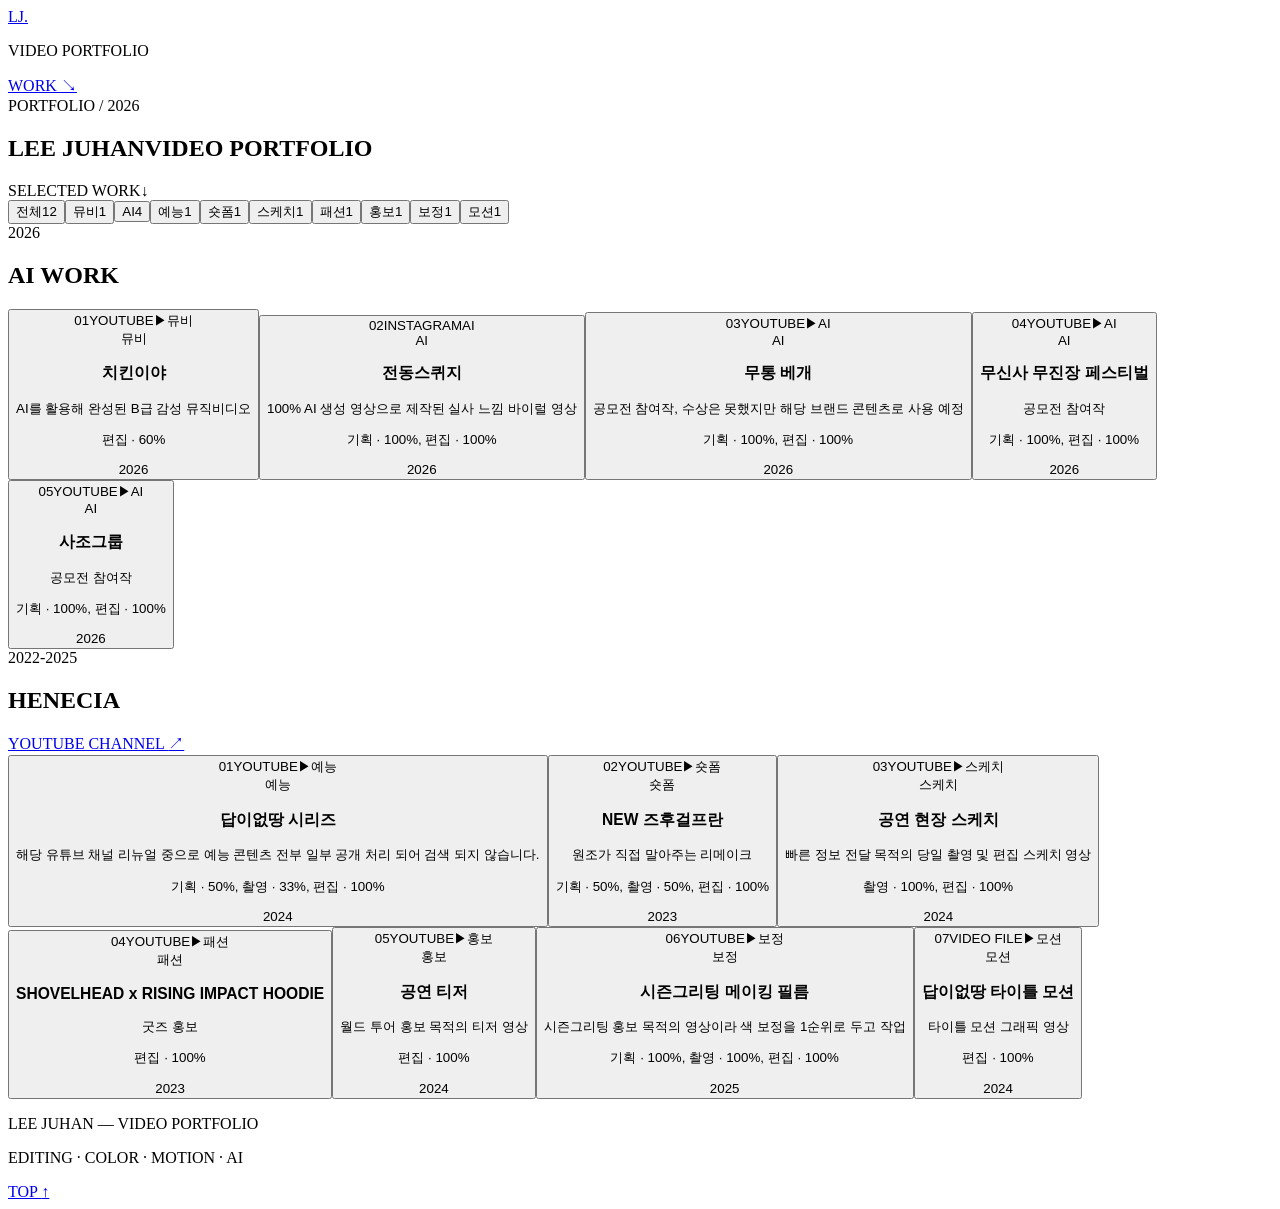
==== commit 3d56db96: "Add portfolio contribution percentages" ====
--- a/index.html
+++ b/index.html
@@ -1,4 +1,4 @@
-<!DOCTYPE html><html lang="ko"><head><meta charSet="utf-8"/><meta name="viewport" content="width=device-width, initial-scale=1"/><link rel="stylesheet" href="/ljhportfolio/assets/index-ECqGwoH0.css" data-rsc-css-href="/ljhportfolio/assets/index-ECqGwoH0.css" data-precedence="vite-rsc/importer-resources"/><link rel="modulepreload" href="/ljhportfolio/assets/layout-segment-context-ffZK2g6Q.js" crossorigin=""/><link rel="modulepreload" href="/ljhportfolio/assets/rolldown-runtime-S-ySWqyJ.js" crossorigin=""/><link rel="modulepreload" href="/ljhportfolio/assets/index-DFQpprdC.js" crossorigin=""/><link rel="modulepreload" href="/ljhportfolio/assets/framework-DjPHiq1u.js" crossorigin=""/><link rel="modulepreload" href="/ljhportfolio/assets/page-C4dM4kIC.js" crossorigin=""/><title>LEE JUHAN — Video Portfolio</title><meta name="description" content="영상 편집, 후보정, 모션, AI 작업을 소개하는 지원용 포트폴리오"/><script>self.__VINEXT_RSC_PARAMS__={}</script><script>self.__VINEXT_RSC_NAV__={"pathname":"/","searchParams":[]}</script><link rel="modulepreload" href="/ljhportfolio/assets/index-DFQpprdC.js" />
+<!DOCTYPE html><html lang="ko"><head><meta charSet="utf-8"/><meta name="viewport" content="width=device-width, initial-scale=1"/><link rel="stylesheet" href="/ljhportfolio/assets/index-ECqGwoH0.css" data-rsc-css-href="/ljhportfolio/assets/index-ECqGwoH0.css" data-precedence="vite-rsc/importer-resources"/><link rel="modulepreload" href="/ljhportfolio/assets/layout-segment-context-Bn23JXLZ.js" crossorigin=""/><link rel="modulepreload" href="/ljhportfolio/assets/rolldown-runtime-S-ySWqyJ.js" crossorigin=""/><link rel="modulepreload" href="/ljhportfolio/assets/index-CbyXU7GX.js" crossorigin=""/><link rel="modulepreload" href="/ljhportfolio/assets/framework-DjPHiq1u.js" crossorigin=""/><link rel="modulepreload" href="/ljhportfolio/assets/page-BRnt_m9S.js" crossorigin=""/><title>LEE JUHAN — Video Portfolio</title><meta name="description" content="영상 편집, 후보정, 모션, AI 작업을 소개하는 지원용 포트폴리오"/><script>self.__VINEXT_RSC_PARAMS__={}</script><script>self.__VINEXT_RSC_NAV__={"pathname":"/","searchParams":[]}</script><link rel="modulepreload" href="/ljhportfolio/assets/index-CbyXU7GX.js" />
 <link rel="preload" href="/ljhportfolio/assets/_vinext_fonts/geist-8ac0455e797f/geist-ff2310f5.woff2" as="font" type="font/woff2" crossorigin />
 <link rel="preload" href="/ljhportfolio/assets/_vinext_fonts/geist-8ac0455e797f/geist-875ccdd4.woff2" as="font" type="font/woff2" crossorigin />
 <link rel="preload" href="/ljhportfolio/assets/_vinext_fonts/geist-8ac0455e797f/geist-52306abf.woff2" as="font" type="font/woff2" crossorigin />
@@ -119,4 +119,4 @@
 
 .__variable_geist_mono_1diim1n { --font-geist-mono: 'Geist Mono', sans-serif; }
 </style>
-</head><body class="__variable_geist_0tvmz3h __variable_geist_mono_1diim1n"><main><header class="site-header"><a class="wordmark" href="#top" aria-label="페이지 처음으로">LJ<span class="wordmark-dot">.</span></a><p class="header-role">VIDEO PORTFOLIO</p><a class="header-link" href="#work">WORK <span aria-hidden="true">↘</span></a></header><section class="intro" id="top"><div class="intro-index" aria-hidden="true">PORTFOLIO / 2026</div><h1>LEE JUHAN<span>VIDEO PORTFOLIO</span></h1><div class="intro-bottom"><span class="scroll-note">SELECTED WORK<span aria-hidden="true">↓</span></span></div></section><section class="work-section" id="work"><div class="filters" role="tablist" aria-label="작업 카테고리"><button class="active" role="tab" aria-selected="true" type="button">전체<span>12</span></button><button class="" role="tab" aria-selected="false" type="button">뮤비<span>1</span></button><button class="" role="tab" aria-selected="false" type="button">AI<span>4</span></button><button class="" role="tab" aria-selected="false" type="button">예능<span>1</span></button><button class="" role="tab" aria-selected="false" type="button">숏폼<span>1</span></button><button class="" role="tab" aria-selected="false" type="button">스케치<span>1</span></button><button class="" role="tab" aria-selected="false" type="button">패션<span>1</span></button><button class="" role="tab" aria-selected="false" type="button">홍보<span>1</span></button><button class="" role="tab" aria-selected="false" type="button">보정<span>1</span></button><button class="" role="tab" aria-selected="false" type="button">모션<span>1</span></button></div><div class="portfolio-group"><div class="section-heading"><div><span class="section-period">2026</span><h2>AI WORK</h2></div></div><div class="work-grid"><button class="work-card" type="button" aria-label="치킨이야 열기"><div class="work-visual tone-3 has-poster "><img class="work-poster" src="https://i.ytimg.com/vi/WnYyIAlWsx8/hqdefault.jpg" alt="" loading="lazy"/><span class="card-number">01</span><span class="media-state">YOUTUBE</span><span class="play-mark" aria-hidden="true">▶</span><span class="visual-category">뮤비</span></div><div class="work-info"><div><span class="work-category">뮤비</span><h3>치킨이야</h3><p>AI를 활용해 완성된 B급 감성 뮤직비디오</p><p class="work-role">편집</p></div><span class="work-year">2026</span></div></button><button class="work-card" type="button" aria-label="전동스퀴지 열기"><div class="work-visual tone-4 has-poster is-portrait"><img class="work-poster" src="/ljhportfolio/posters/electric-squeegee-instagram.jpg" alt="" loading="lazy"/><span class="card-number">02</span><span class="media-state">INSTAGRAM</span><span class="visual-category">AI</span></div><div class="work-info"><div><span class="work-category">AI</span><h3>전동스퀴지</h3><p>100% AI 생성 영상으로 제작된 실사 느낌 바이럴 영상</p><p class="work-role">기획, 편집</p></div><span class="work-year">2026</span></div></button><button class="work-card" type="button" aria-label="무통 베개 열기"><div class="work-visual tone-5 has-poster "><img class="work-poster" src="https://i.ytimg.com/vi/DSclfStclpg/hqdefault.jpg" alt="" loading="lazy"/><span class="card-number">03</span><span class="media-state">YOUTUBE</span><span class="play-mark" aria-hidden="true">▶</span><span class="visual-category">AI</span></div><div class="work-info"><div><span class="work-category">AI</span><h3>무통 베개</h3><p>공모전 참여작, 수상은 못했지만 해당 브랜드 콘텐츠로 사용 예정</p><p class="work-role">기획, 편집</p></div><span class="work-year">2026</span></div></button><button class="work-card" type="button" aria-label="무신사 무진장 페스티벌 열기"><div class="work-visual tone-6 has-poster "><img class="work-poster" src="https://i.ytimg.com/vi/oFIGl5di0-w/hqdefault.jpg" alt="" loading="lazy"/><span class="card-number">04</span><span class="media-state">YOUTUBE</span><span class="play-mark" aria-hidden="true">▶</span><span class="visual-category">AI</span></div><div class="work-info"><div><span class="work-category">AI</span><h3>무신사 무진장 페스티벌</h3><p>공모전 참여작</p><p class="work-role">기획, 편집</p></div><span class="work-year">2026</span></div></button><button class="work-card" type="button" aria-label="사조그룹 열기"><div class="work-visual tone-1 has-poster "><img class="work-poster" src="https://i.ytimg.com/vi/9zDoXNWeYuw/hqdefault.jpg" alt="" loading="lazy"/><span class="card-number">05</span><span class="media-state">YOUTUBE</span><span class="play-mark" aria-hidden="true">▶</span><span class="visual-category">AI</span></div><div class="work-info"><div><span class="work-category">AI</span><h3>사조그룹</h3><p>공모전 참여작</p><p class="work-role">기획, 편집</p></div><span class="work-year">2026</span></div></button></div></div><div class="portfolio-group"><div class="section-heading"><div><span class="section-period">2022-2025</span><h2>HENECIA</h2></div><a href="https://www.youtube.com/@KIMHYUNJOONGofficial" target="_blank" rel="noreferrer">YOUTUBE CHANNEL <span aria-hidden="true">↗</span></a></div><div class="work-grid"><button class="work-card" type="button" aria-label="답이없땅 시리즈 열기"><div class="work-visual tone-2 has-poster "><img class="work-poster" src="https://i.ytimg.com/vi/z292dUTZmbI/hqdefault.jpg" alt="" loading="lazy"/><span class="card-number">01</span><span class="media-state">YOUTUBE</span><span class="play-mark" aria-hidden="true">▶</span><span class="visual-category">예능</span></div><div class="work-info"><div><span class="work-category">예능</span><h3>답이없땅 시리즈</h3><p>해당 유튜브 채널 리뉴얼 중으로 예능 콘텐츠 전부 일부 공개 처리 되어 검색 되지 않습니다.</p><p class="work-role">기획, 촬영, 편집</p></div><span class="work-year">2024</span></div></button><button class="work-card" type="button" aria-label="NEW 즈후걸프란 열기"><div class="work-visual tone-3 has-poster "><img class="work-poster" src="https://i.ytimg.com/vi/WoShC6JfA8E/hqdefault.jpg" alt="" loading="lazy"/><span class="card-number">02</span><span class="media-state">YOUTUBE</span><span class="play-mark" aria-hidden="true">▶</span><span class="visual-category">숏폼</span></div><div class="work-info"><div><span class="work-category">숏폼</span><h3>NEW 즈후걸프란</h3><p>원조가 직접 말아주는 리메이크</p><p class="work-role">기획, 촬영, 편집</p></div><span class="work-year">2023</span></div></button><button class="work-card" type="button" aria-label="공연 현장 스케치 열기"><div class="work-visual tone-4 has-poster "><img class="work-poster" src="https://i.ytimg.com/vi/j2US0K9sDYA/hqdefault.jpg" alt="" loading="lazy"/><span class="card-number">03</span><span class="media-state">YOUTUBE</span><span class="play-mark" aria-hidden="true">▶</span><span class="visual-category">스케치</span></div><div class="work-info"><div><span class="work-category">스케치</span><h3>공연 현장 스케치</h3><p>빠른 정보 전달 목적의 당일 촬영 및 편집 스케치 영상</p><p class="work-role">촬영, 편집</p></div><span class="work-year">2024</span></div></button><button class="work-card" type="button" aria-label="SHOVELHEAD x RISING IMPACT HOODIE 열기"><div class="work-visual tone-5 has-poster "><img class="work-poster" src="https://i.ytimg.com/vi/xsw1r_765KA/hqdefault.jpg" alt="" loading="lazy"/><span class="card-number">04</span><span class="media-state">YOUTUBE</span><span class="play-mark" aria-hidden="true">▶</span><span class="visual-category">패션</span></div><div class="work-info"><div><span class="work-category">패션</span><h3>SHOVELHEAD x RISING IMPACT HOODIE</h3><p>굿즈 홍보</p><p class="work-role">편집</p></div><span class="work-year">2023</span></div></button><button class="work-card" type="button" aria-label="공연 티저 열기"><div class="work-visual tone-6 has-poster "><img class="work-poster" src="https://i.ytimg.com/vi/_sD-W5gu32E/hqdefault.jpg" alt="" loading="lazy"/><span class="card-number">05</span><span class="media-state">YOUTUBE</span><span class="play-mark" aria-hidden="true">▶</span><span class="visual-category">홍보</span></div><div class="work-info"><div><span class="work-category">홍보</span><h3>공연 티저</h3><p>월드 투어 홍보 목적의 티저 영상</p><p class="work-role">편집</p></div><span class="work-year">2024</span></div></button><button class="work-card" type="button" aria-label="시즌그리팅 메이킹 필름 열기"><div class="work-visual tone-1 has-poster "><img class="work-poster" src="https://i.ytimg.com/vi/4o14_cJEJeI/hqdefault.jpg" alt="" loading="lazy"/><span class="card-number">06</span><span class="media-state">YOUTUBE</span><span class="play-mark" aria-hidden="true">▶</span><span class="visual-category">보정</span></div><div class="work-info"><div><span class="work-category">보정</span><h3>시즌그리팅 메이킹 필름</h3><p>시즌그리팅 홍보 목적의 영상이라 색 보정을 1순위로 두고 작업</p><p class="work-role">기획, 촬영, 편집</p></div><span class="work-year">2025</span></div></button><button class="work-card" type="button" aria-label="답이없땅 타이틀 모션 열기"><div class="work-visual tone-2 has-poster "><img class="work-poster" src="/ljhportfolio/posters/no-solid-answers-title-motion.jpg" alt="" loading="lazy"/><span class="card-number">07</span><span class="media-state">VIDEO FILE</span><span class="play-mark" aria-hidden="true">▶</span><span class="visual-category">모션</span></div><div class="work-info"><div><span class="work-category">모션</span><h3>답이없땅 타이틀 모션</h3><p>타이틀 모션 그래픽 영상</p><p class="work-role">편집</p></div><span class="work-year">2024</span></div></button></div></div></section><footer><p>LEE JUHAN — VIDEO PORTFOLIO</p><p>EDITING · COLOR · MOTION · AI</p><a href="#top">TOP <span aria-hidden="true">↑</span></a></footer></main><script id="_R_">import("/ljhportfolio/assets/index-DFQpprdC.js")</script></body></html><script>self.__VINEXT_RSC_CHUNKS__=self.__VINEXT_RSC_CHUNKS__||[];self.__VINEXT_RSC_CHUNKS__.push("2:I[\"8c0f216c4604\",[],\"Children\",1]\n3:I[\"15c18cfaeeff\",[],\"LayoutSegmentProvider\",1]\n4:I[\"8c0f216c4604\",[],\"Slot\",1]\n5:I[\"593f344dc510\",[],\"RedirectBoundary\",1]\n:HL[\"/ljhportfolio/assets/index-ECqGwoH0.css\",\"style\"]\n0:{\"__route\":\"route:/\",\"__interceptionContext\":null,\"__layoutIds\":[\"layout:/\"],\"__rootLayout\":\"/\",\"page:/\":\"$L1\",\"layout:/\":[[[[\"$\",\"link\",\"css:/ljhportfolio/assets/index-ECqGwoH0.css\",{\"rel\":\"stylesheet\",\"precedence\":\"vite-rsc/importer-resources\",\"href\":\"/ljhportfolio/assets/index-ECqGwoH0.css\",\"data-rsc-css-href\":\"/ljhportfolio/assets/index-ECqGwoH0.css\"}],\"$undefined\"],[\"$\",\"html\",null,{\"lang\":\"ko\",\"children\":[\"$\",\"body\",null,{\"className\":\"__variable_geist_0tvmz3h __variable_geist_mono_1diim1n\",\"children\":[\"$\",\"$L2\",null,{}]}]}]],null],\"route:/\":[[[\"$\",\"meta\",null,{\"charSet\":\"utf-8\"}],[[\"$\",\"title\",\"0\",{\"children\":\"LEE JUHAN — Video Portfolio\"}],[\"$\",\"meta\",\"1\",{\"name\":\"description\",\"content\":\"영상 편집, 후보정, 모션, AI 작업을 소개하는 지원용 포트폴리오\"}]],[[\"$\",\"meta\",\"0\",{\"name\":\"viewport\",\"content\":\"width=device-width, initial-scale=1\"}]]],[\"$\",\"$L3\",null,{\"segmentMap\":{\"children\":[]},\"children\":[\"$\",\"$L4\",null,{\"id\":\"layout:/\",\"parallelSlots\":\"$undefined\",\"children\":[\"$\",\"$L5\",null,{\"children\":[\"$\",\"$L3\",null,{\"segmentMap\":{\"children\":[]},\"children\":[\"$\",\"$L4\",null,{\"id\":\"page:/\"}]}]}]}]}]],\"__layoutFlags\":{\"layout:/\":\"s\"},\"__artifactCompatibility\":{\"schemaVersion\":1,\"graphVersion\":\"app-route-graph:4uhn5s1wvoptc\",\"deploymentVersion\":\"cbb7422c-ba88-423a-b6c8-8b108111e2bd\",\"appElementsSchemaVersion\":1,\"rscPayloadSchemaVersion\":1,\"rootBoundaryId\":\"/\",\"renderEpoch\":null}}\n")</script><script>self.__VINEXT_RSC_CHUNKS__=self.__VINEXT_RSC_CHUNKS__||[];self.__VINEXT_RSC_CHUNKS__.push("6:I[\"6efdf509a785\",[],\"default\",1]\n1:[\"$\",\"$L6\",null,{\"params\":\"$@7\",\"searchParams\":\"$@8\"}]\n")</script><script>self.__VINEXT_RSC_CHUNKS__=self.__VINEXT_RSC_CHUNKS__||[];self.__VINEXT_RSC_CHUNKS__.push("7:{}\n8:{}\n")</script><script>self.__VINEXT_RSC_DONE__=true</script>+</head><body class="__variable_geist_0tvmz3h __variable_geist_mono_1diim1n"><main><header class="site-header"><a class="wordmark" href="#top" aria-label="페이지 처음으로">LJ<span class="wordmark-dot">.</span></a><p class="header-role">VIDEO PORTFOLIO</p><a class="header-link" href="#work">WORK <span aria-hidden="true">↘</span></a></header><section class="intro" id="top"><div class="intro-index" aria-hidden="true">PORTFOLIO / 2026</div><h1>LEE JUHAN<span>VIDEO PORTFOLIO</span></h1><div class="intro-bottom"><span class="scroll-note">SELECTED WORK<span aria-hidden="true">↓</span></span></div></section><section class="work-section" id="work"><div class="filters" role="tablist" aria-label="작업 카테고리"><button class="active" role="tab" aria-selected="true" type="button">전체<span>12</span></button><button class="" role="tab" aria-selected="false" type="button">뮤비<span>1</span></button><button class="" role="tab" aria-selected="false" type="button">AI<span>4</span></button><button class="" role="tab" aria-selected="false" type="button">예능<span>1</span></button><button class="" role="tab" aria-selected="false" type="button">숏폼<span>1</span></button><button class="" role="tab" aria-selected="false" type="button">스케치<span>1</span></button><button class="" role="tab" aria-selected="false" type="button">패션<span>1</span></button><button class="" role="tab" aria-selected="false" type="button">홍보<span>1</span></button><button class="" role="tab" aria-selected="false" type="button">보정<span>1</span></button><button class="" role="tab" aria-selected="false" type="button">모션<span>1</span></button></div><div class="portfolio-group"><div class="section-heading"><div><span class="section-period">2026</span><h2>AI WORK</h2></div></div><div class="work-grid"><button class="work-card" type="button" aria-label="치킨이야 열기"><div class="work-visual tone-3 has-poster "><img class="work-poster" src="https://i.ytimg.com/vi/WnYyIAlWsx8/hqdefault.jpg" alt="" loading="lazy"/><span class="card-number">01</span><span class="media-state">YOUTUBE</span><span class="play-mark" aria-hidden="true">▶</span><span class="visual-category">뮤비</span></div><div class="work-info"><div><span class="work-category">뮤비</span><h3>치킨이야</h3><p>AI를 활용해 완성된 B급 감성 뮤직비디오</p><p class="work-role">편집 · 60%</p></div><span class="work-year">2026</span></div></button><button class="work-card" type="button" aria-label="전동스퀴지 열기"><div class="work-visual tone-4 has-poster is-portrait"><img class="work-poster" src="/ljhportfolio/posters/electric-squeegee-instagram.jpg" alt="" loading="lazy"/><span class="card-number">02</span><span class="media-state">INSTAGRAM</span><span class="visual-category">AI</span></div><div class="work-info"><div><span class="work-category">AI</span><h3>전동스퀴지</h3><p>100% AI 생성 영상으로 제작된 실사 느낌 바이럴 영상</p><p class="work-role">기획 · 100%, 편집 · 100%</p></div><span class="work-year">2026</span></div></button><button class="work-card" type="button" aria-label="무통 베개 열기"><div class="work-visual tone-5 has-poster "><img class="work-poster" src="https://i.ytimg.com/vi/DSclfStclpg/hqdefault.jpg" alt="" loading="lazy"/><span class="card-number">03</span><span class="media-state">YOUTUBE</span><span class="play-mark" aria-hidden="true">▶</span><span class="visual-category">AI</span></div><div class="work-info"><div><span class="work-category">AI</span><h3>무통 베개</h3><p>공모전 참여작, 수상은 못했지만 해당 브랜드 콘텐츠로 사용 예정</p><p class="work-role">기획 · 100%, 편집 · 100%</p></div><span class="work-year">2026</span></div></button><button class="work-card" type="button" aria-label="무신사 무진장 페스티벌 열기"><div class="work-visual tone-6 has-poster "><img class="work-poster" src="https://i.ytimg.com/vi/oFIGl5di0-w/hqdefault.jpg" alt="" loading="lazy"/><span class="card-number">04</span><span class="media-state">YOUTUBE</span><span class="play-mark" aria-hidden="true">▶</span><span class="visual-category">AI</span></div><div class="work-info"><div><span class="work-category">AI</span><h3>무신사 무진장 페스티벌</h3><p>공모전 참여작</p><p class="work-role">기획 · 100%, 편집 · 100%</p></div><span class="work-year">2026</span></div></button><button class="work-card" type="button" aria-label="사조그룹 열기"><div class="work-visual tone-1 has-poster "><img class="work-poster" src="https://i.ytimg.com/vi/9zDoXNWeYuw/hqdefault.jpg" alt="" loading="lazy"/><span class="card-number">05</span><span class="media-state">YOUTUBE</span><span class="play-mark" aria-hidden="true">▶</span><span class="visual-category">AI</span></div><div class="work-info"><div><span class="work-category">AI</span><h3>사조그룹</h3><p>공모전 참여작</p><p class="work-role">기획 · 100%, 편집 · 100%</p></div><span class="work-year">2026</span></div></button></div></div><div class="portfolio-group"><div class="section-heading"><div><span class="section-period">2022-2025</span><h2>HENECIA</h2></div><a href="https://www.youtube.com/@KIMHYUNJOONGofficial" target="_blank" rel="noreferrer">YOUTUBE CHANNEL <span aria-hidden="true">↗</span></a></div><div class="work-grid"><button class="work-card" type="button" aria-label="답이없땅 시리즈 열기"><div class="work-visual tone-2 has-poster "><img class="work-poster" src="https://i.ytimg.com/vi/z292dUTZmbI/hqdefault.jpg" alt="" loading="lazy"/><span class="card-number">01</span><span class="media-state">YOUTUBE</span><span class="play-mark" aria-hidden="true">▶</span><span class="visual-category">예능</span></div><div class="work-info"><div><span class="work-category">예능</span><h3>답이없땅 시리즈</h3><p>해당 유튜브 채널 리뉴얼 중으로 예능 콘텐츠 전부 일부 공개 처리 되어 검색 되지 않습니다.</p><p class="work-role">기획 · 50%, 촬영 · 33%, 편집 · 100%</p></div><span class="work-year">2024</span></div></button><button class="work-card" type="button" aria-label="NEW 즈후걸프란 열기"><div class="work-visual tone-3 has-poster "><img class="work-poster" src="https://i.ytimg.com/vi/WoShC6JfA8E/hqdefault.jpg" alt="" loading="lazy"/><span class="card-number">02</span><span class="media-state">YOUTUBE</span><span class="play-mark" aria-hidden="true">▶</span><span class="visual-category">숏폼</span></div><div class="work-info"><div><span class="work-category">숏폼</span><h3>NEW 즈후걸프란</h3><p>원조가 직접 말아주는 리메이크</p><p class="work-role">기획 · 50%, 촬영 · 50%, 편집 · 100%</p></div><span class="work-year">2023</span></div></button><button class="work-card" type="button" aria-label="공연 현장 스케치 열기"><div class="work-visual tone-4 has-poster "><img class="work-poster" src="https://i.ytimg.com/vi/j2US0K9sDYA/hqdefault.jpg" alt="" loading="lazy"/><span class="card-number">03</span><span class="media-state">YOUTUBE</span><span class="play-mark" aria-hidden="true">▶</span><span class="visual-category">스케치</span></div><div class="work-info"><div><span class="work-category">스케치</span><h3>공연 현장 스케치</h3><p>빠른 정보 전달 목적의 당일 촬영 및 편집 스케치 영상</p><p class="work-role">촬영 · 100%, 편집 · 100%</p></div><span class="work-year">2024</span></div></button><button class="work-card" type="button" aria-label="SHOVELHEAD x RISING IMPACT HOODIE 열기"><div class="work-visual tone-5 has-poster "><img class="work-poster" src="https://i.ytimg.com/vi/xsw1r_765KA/hqdefault.jpg" alt="" loading="lazy"/><span class="card-number">04</span><span class="media-state">YOUTUBE</span><span class="play-mark" aria-hidden="true">▶</span><span class="visual-category">패션</span></div><div class="work-info"><div><span class="work-category">패션</span><h3>SHOVELHEAD x RISING IMPACT HOODIE</h3><p>굿즈 홍보</p><p class="work-role">편집 · 100%</p></div><span class="work-year">2023</span></div></button><button class="work-card" type="button" aria-label="공연 티저 열기"><div class="work-visual tone-6 has-poster "><img class="work-poster" src="https://i.ytimg.com/vi/_sD-W5gu32E/hqdefault.jpg" alt="" loading="lazy"/><span class="card-number">05</span><span class="media-state">YOUTUBE</span><span class="play-mark" aria-hidden="true">▶</span><span class="visual-category">홍보</span></div><div class="work-info"><div><span class="work-category">홍보</span><h3>공연 티저</h3><p>월드 투어 홍보 목적의 티저 영상</p><p class="work-role">편집 · 100%</p></div><span class="work-year">2024</span></div></button><button class="work-card" type="button" aria-label="시즌그리팅 메이킹 필름 열기"><div class="work-visual tone-1 has-poster "><img class="work-poster" src="https://i.ytimg.com/vi/4o14_cJEJeI/hqdefault.jpg" alt="" loading="lazy"/><span class="card-number">06</span><span class="media-state">YOUTUBE</span><span class="play-mark" aria-hidden="true">▶</span><span class="visual-category">보정</span></div><div class="work-info"><div><span class="work-category">보정</span><h3>시즌그리팅 메이킹 필름</h3><p>시즌그리팅 홍보 목적의 영상이라 색 보정을 1순위로 두고 작업</p><p class="work-role">기획 · 100%, 촬영 · 100%, 편집 · 100%</p></div><span class="work-year">2025</span></div></button><button class="work-card" type="button" aria-label="답이없땅 타이틀 모션 열기"><div class="work-visual tone-2 has-poster "><img class="work-poster" src="/ljhportfolio/posters/no-solid-answers-title-motion.jpg" alt="" loading="lazy"/><span class="card-number">07</span><span class="media-state">VIDEO FILE</span><span class="play-mark" aria-hidden="true">▶</span><span class="visual-category">모션</span></div><div class="work-info"><div><span class="work-category">모션</span><h3>답이없땅 타이틀 모션</h3><p>타이틀 모션 그래픽 영상</p><p class="work-role">편집 · 100%</p></div><span class="work-year">2024</span></div></button></div></div></section><footer><p>LEE JUHAN — VIDEO PORTFOLIO</p><p>EDITING · COLOR · MOTION · AI</p><a href="#top">TOP <span aria-hidden="true">↑</span></a></footer></main><script id="_R_">import("/ljhportfolio/assets/index-CbyXU7GX.js")</script></body></html><script>self.__VINEXT_RSC_CHUNKS__=self.__VINEXT_RSC_CHUNKS__||[];self.__VINEXT_RSC_CHUNKS__.push("2:I[\"8c0f216c4604\",[],\"Children\",1]\n3:I[\"15c18cfaeeff\",[],\"LayoutSegmentProvider\",1]\n4:I[\"8c0f216c4604\",[],\"Slot\",1]\n5:I[\"593f344dc510\",[],\"RedirectBoundary\",1]\n:HL[\"/ljhportfolio/assets/index-ECqGwoH0.css\",\"style\"]\n0:{\"__route\":\"route:/\",\"__interceptionContext\":null,\"__layoutIds\":[\"layout:/\"],\"__rootLayout\":\"/\",\"page:/\":\"$L1\",\"layout:/\":[[[[\"$\",\"link\",\"css:/ljhportfolio/assets/index-ECqGwoH0.css\",{\"rel\":\"stylesheet\",\"precedence\":\"vite-rsc/importer-resources\",\"href\":\"/ljhportfolio/assets/index-ECqGwoH0.css\",\"data-rsc-css-href\":\"/ljhportfolio/assets/index-ECqGwoH0.css\"}],\"$undefined\"],[\"$\",\"html\",null,{\"lang\":\"ko\",\"children\":[\"$\",\"body\",null,{\"className\":\"__variable_geist_0tvmz3h __variable_geist_mono_1diim1n\",\"children\":[\"$\",\"$L2\",null,{}]}]}]],null],\"route:/\":[[[\"$\",\"meta\",null,{\"charSet\":\"utf-8\"}],[[\"$\",\"title\",\"0\",{\"children\":\"LEE JUHAN — Video Portfolio\"}],[\"$\",\"meta\",\"1\",{\"name\":\"description\",\"content\":\"영상 편집, 후보정, 모션, AI 작업을 소개하는 지원용 포트폴리오\"}]],[[\"$\",\"meta\",\"0\",{\"name\":\"viewport\",\"content\":\"width=device-width, initial-scale=1\"}]]],[\"$\",\"$L3\",null,{\"segmentMap\":{\"children\":[]},\"children\":[\"$\",\"$L4\",null,{\"id\":\"layout:/\",\"parallelSlots\":\"$undefined\",\"children\":[\"$\",\"$L5\",null,{\"children\":[\"$\",\"$L3\",null,{\"segmentMap\":{\"children\":[]},\"children\":[\"$\",\"$L4\",null,{\"id\":\"page:/\"}]}]}]}]}]],\"__layoutFlags\":{\"layout:/\":\"s\"},\"__artifactCompatibility\":{\"schemaVersion\":1,\"graphVersion\":\"app-route-graph:4uhn5s1wvoptc\",\"deploymentVersion\":\"71063d8b-a268-44c5-89c0-062c57cfbed1\",\"appElementsSchemaVersion\":1,\"rscPayloadSchemaVersion\":1,\"rootBoundaryId\":\"/\",\"renderEpoch\":null}}\n")</script><script>self.__VINEXT_RSC_CHUNKS__=self.__VINEXT_RSC_CHUNKS__||[];self.__VINEXT_RSC_CHUNKS__.push("6:I[\"6efdf509a785\",[],\"default\",1]\n1:[\"$\",\"$L6\",null,{\"params\":\"$@7\",\"searchParams\":\"$@8\"}]\n")</script><script>self.__VINEXT_RSC_CHUNKS__=self.__VINEXT_RSC_CHUNKS__||[];self.__VINEXT_RSC_CHUNKS__.push("7:{}\n8:{}\n")</script><script>self.__VINEXT_RSC_DONE__=true</script>
